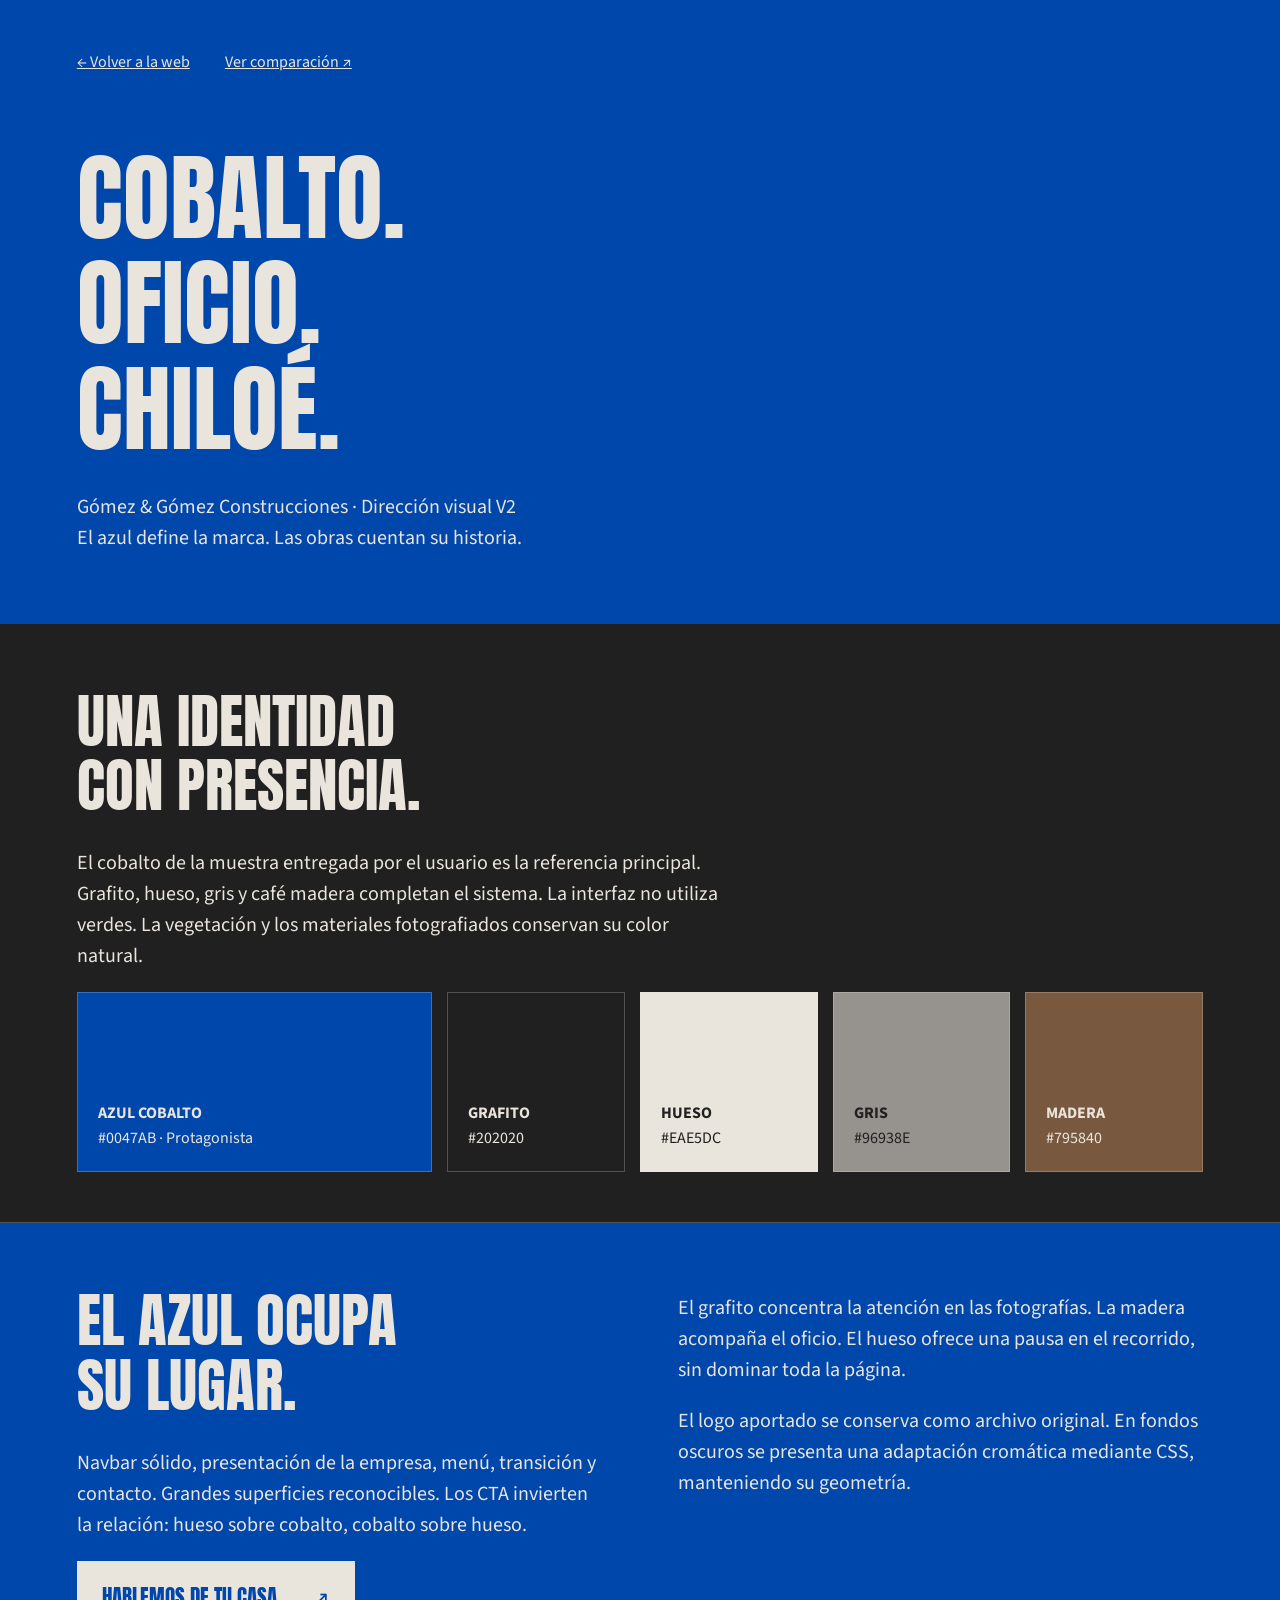
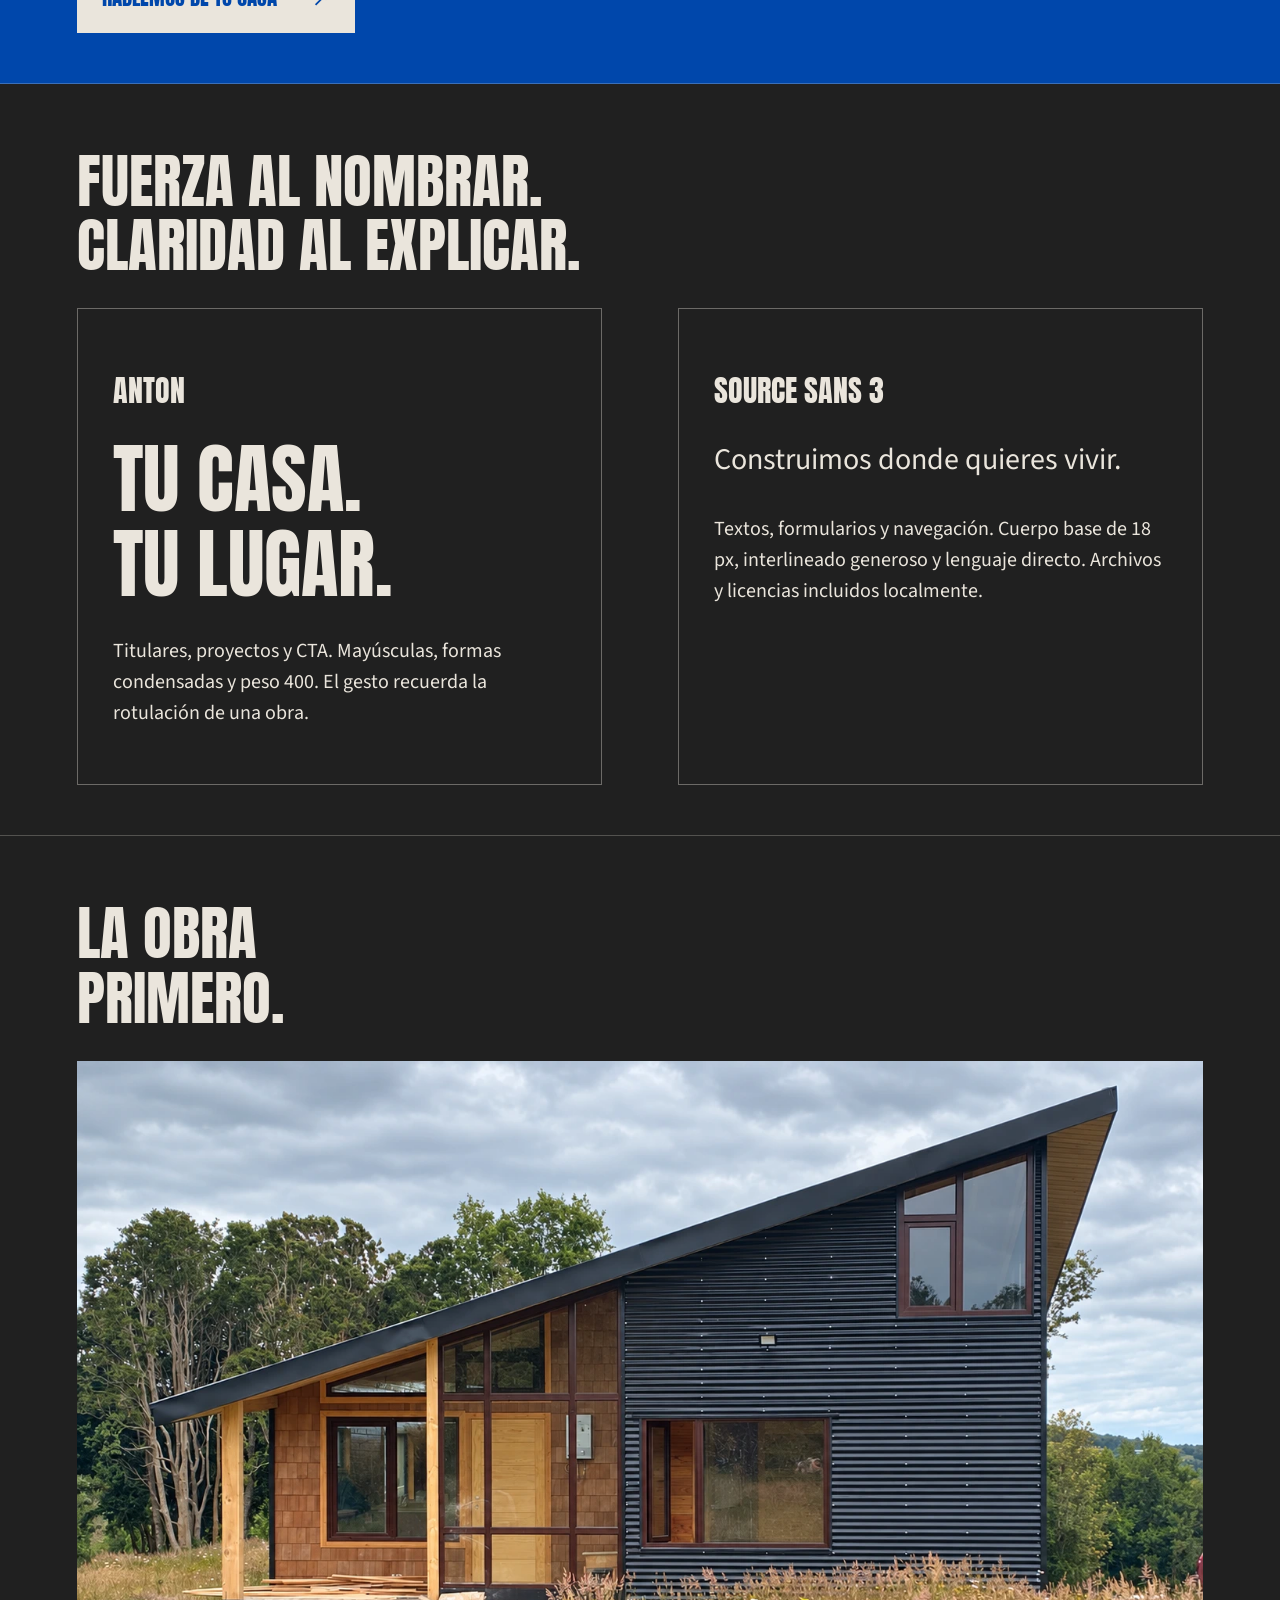
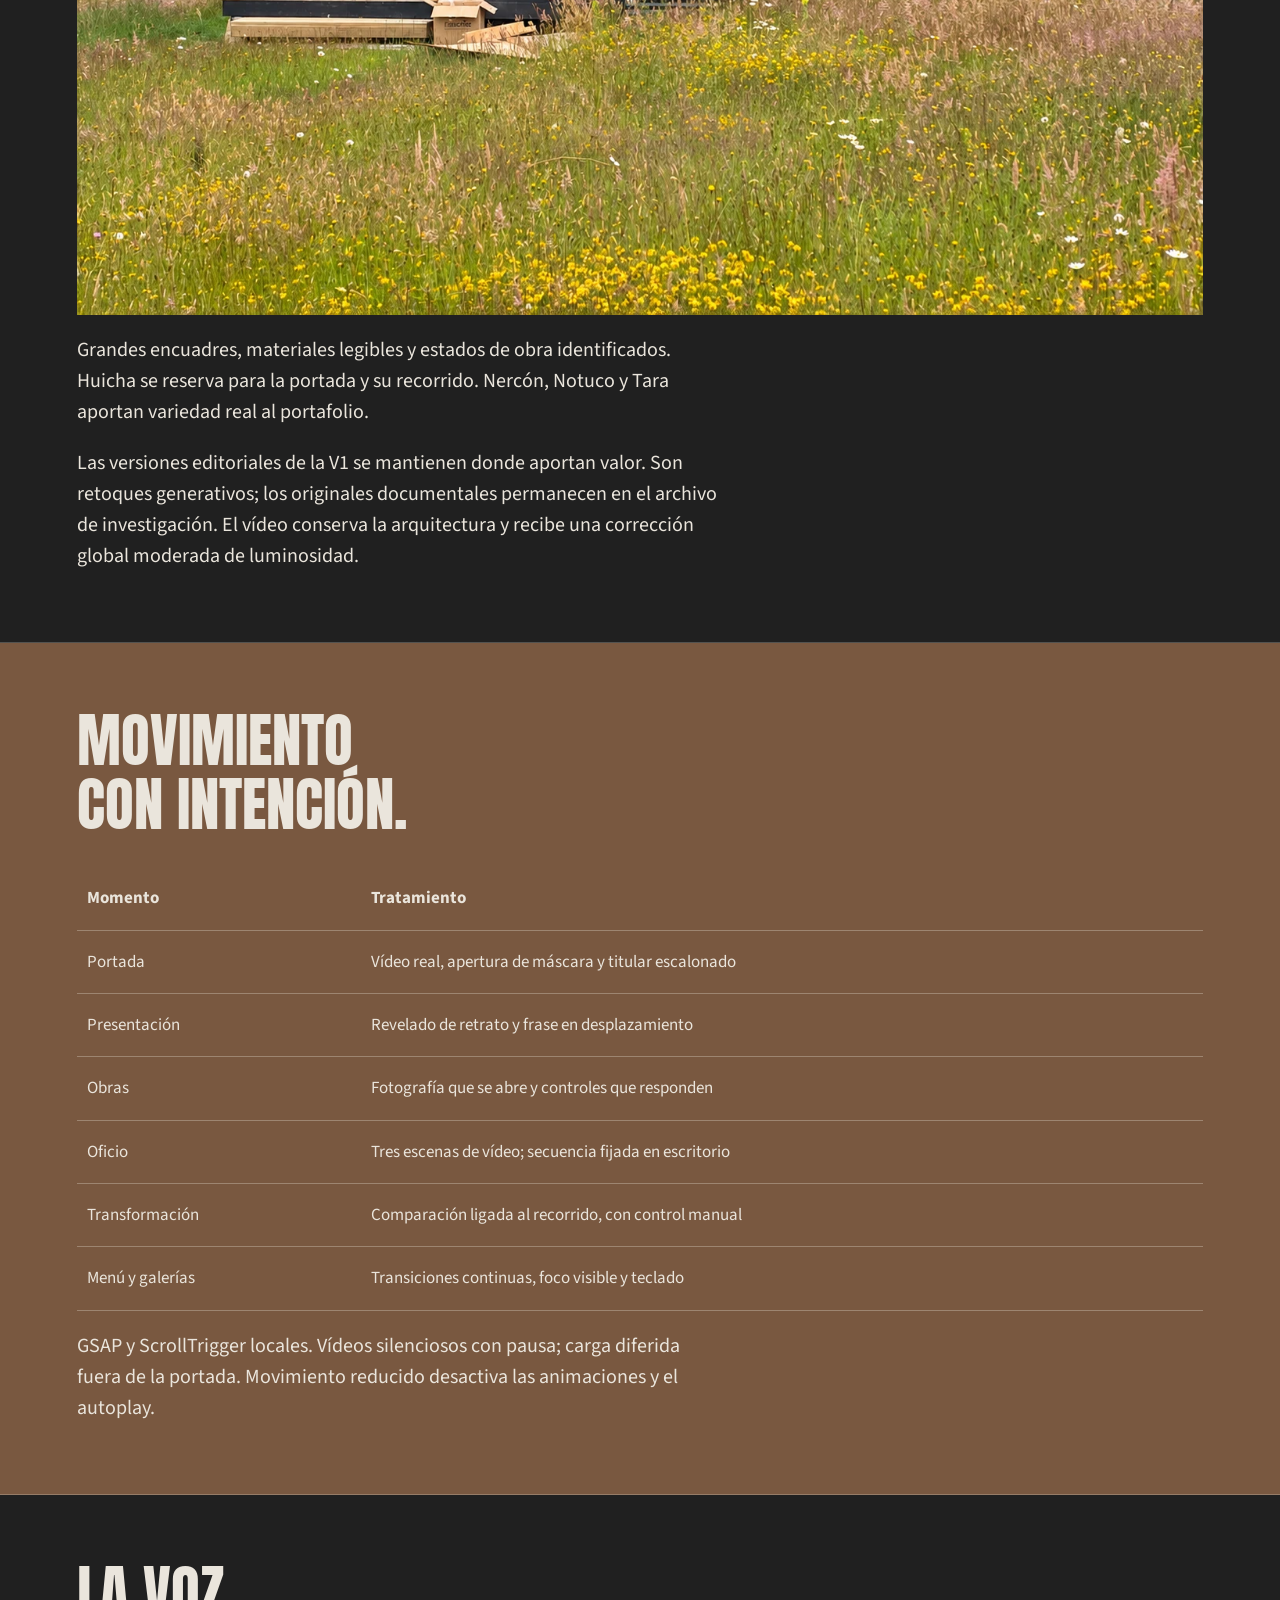
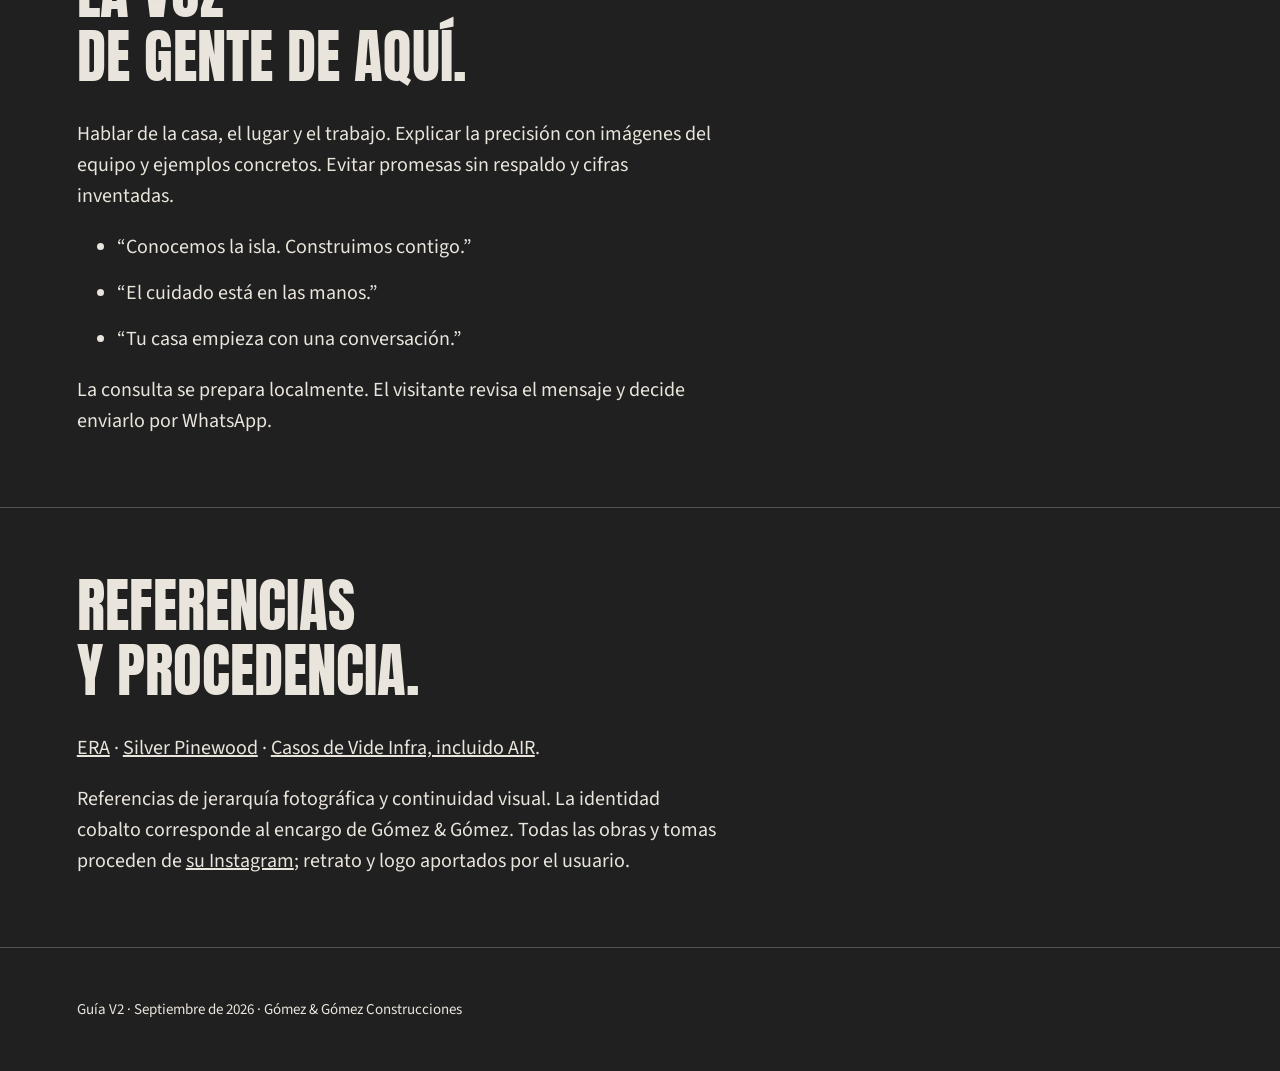
==== guia-marca.html @ 516affd9 "Publicar web Gomez y Gomez V2 cobalto con medios y guia de marca" ====
<!doctype html><html lang="es"><head><meta charset="utf-8"><meta name="viewport" content="width=device-width,initial-scale=1"><title>Guía de marca — Gómez & Gómez V2</title><link rel="stylesheet" href="assets/fonts/fonts.css"><style>*{box-sizing:border-box}body{margin:0;background:#202020;color:#eae5dc;font:20px/1.55 'Source Sans 3',sans-serif}a{color:inherit}header,section,footer{padding:50px 6vw}header{background:#0047ab}nav{display:flex;gap:35px;flex-wrap:wrap;font-size:16px}h1,h2,h3,.display{font-family:Anton,sans-serif;font-weight:400;line-height:1.1}h1{font-size:clamp(60px,8vw,96px);margin:70px 0 30px}h2{font-size:clamp(38px,4.6vw,66px);margin:15px 0 30px}h3{font-size:30px}p{max-width:65ch}section{border-bottom:1px solid #eae5dc40}.grid{display:grid;grid-template-columns:1fr 1fr;gap:6vw}.swatches{display:grid;grid-template-columns:2fr repeat(4,1fr);gap:15px}.swatch{height:180px;padding:20px;display:flex;flex-direction:column;justify-content:flex-end;border:1px solid #eae5dc40;font-size:16px}.blue{background:#0047ab}.bone{background:#eae5dc;color:#202020}.wood{background:#795840}.gray{background:#96938e;color:#202020}.display{font-size:clamp(50px,6vw,85px);margin:30px 0}.photo{width:100%;display:block}.button{display:inline-flex;background:#eae5dc;color:#0047ab;padding:20px 25px;font:21px Anton,sans-serif;text-decoration:none;gap:35px}.spec{padding:35px;border:1px solid #eae5dc60}table{width:100%;border-collapse:collapse;font-size:17px}td,th{padding:18px 10px;border-bottom:1px solid #eae5dc50;text-align:left}li{margin:15px 0}footer{font-size:15px}@media(max-width:700px){.grid{grid-template-columns:1fr}.swatches{grid-template-columns:1fr 1fr}.swatches>div:first-child{grid-column:1/-1}.swatch{height:140px}header,section,footer{padding:35px 22px}.spec{padding:25px}table{font-size:14px}h1{margin-top:50px}}</style></head><body><header><nav><a href="index.html">← Volver a la web</a><a href="comparacion.html">Ver comparación ↗</a></nav><h1>COBALTO.<br>OFICIO.<br>CHILOÉ.</h1><p>Gómez & Gómez Construcciones · Dirección visual V2<br>El azul define la marca. Las obras cuentan su historia.</p></header><section><h2>UNA IDENTIDAD<br>CON PRESENCIA.</h2><p>El cobalto de la muestra entregada por el usuario es la referencia principal. Grafito, hueso, gris y café madera completan el sistema. La interfaz no utiliza verdes. La vegetación y los materiales fotografiados conservan su color natural.</p><div class="swatches"><div class="swatch blue"><strong>AZUL COBALTO</strong><span>#0047AB · Protagonista</span></div><div class="swatch"><strong>GRAFITO</strong><span>#202020</span></div><div class="swatch bone"><strong>HUESO</strong><span>#EAE5DC</span></div><div class="swatch gray"><strong>GRIS</strong><span>#96938E</span></div><div class="swatch wood"><strong>MADERA</strong><span>#795840</span></div></div></section><section class="blue"><div class="grid"><div><h2>EL AZUL OCUPA<br>SU LUGAR.</h2><p>Navbar sólido, presentación de la empresa, menú, transición y contacto. Grandes superficies reconocibles. Los CTA invierten la relación: hueso sobre cobalto, cobalto sobre hueso.</p><a class="button" href="index.html#contacto">HABLEMOS DE TU CASA <span>↗</span></a></div><div><p>El grafito concentra la atención en las fotografías. La madera acompaña el oficio. El hueso ofrece una pausa en el recorrido, sin dominar toda la página.</p><p>El logo aportado se conserva como archivo original. En fondos oscuros se presenta una adaptación cromática mediante CSS, manteniendo su geometría.</p></div></div></section><section><h2>FUERZA AL NOMBRAR.<br>CLARIDAD AL EXPLICAR.</h2><div class="grid"><div class="spec"><h3>ANTON</h3><p class="display">TU CASA.<br>TU LUGAR.</p><p>Titulares, proyectos y CTA. Mayúsculas, formas condensadas y peso 400. El gesto recuerda la rotulación de una obra.</p></div><div class="spec"><h3>SOURCE SANS 3</h3><p style="font-size:30px">Construimos donde quieres vivir.</p><p>Textos, formularios y navegación. Cuerpo base de 18 px, interlineado generoso y lenguaje directo. Archivos y licencias incluidos localmente.</p></div></div></section><section><h2>LA OBRA<br>PRIMERO.</h2><img class="photo" src="assets/nercon.webp" alt="Casa terminada en Nercón"><p>Grandes encuadres, materiales legibles y estados de obra identificados. Huicha se reserva para la portada y su recorrido. Nercón, Notuco y Tara aportan variedad real al portafolio.</p><p>Las versiones editoriales de la V1 se mantienen donde aportan valor. Son retoques generativos; los originales documentales permanecen en el archivo de investigación. El vídeo conserva la arquitectura y recibe una corrección global moderada de luminosidad.</p></section><section class="wood"><h2>MOVIMIENTO<br>CON INTENCIÓN.</h2><table><tr><th>Momento</th><th>Tratamiento</th></tr><tr><td>Portada</td><td>Vídeo real, apertura de máscara y titular escalonado</td></tr><tr><td>Presentación</td><td>Revelado de retrato y frase en desplazamiento</td></tr><tr><td>Obras</td><td>Fotografía que se abre y controles que responden</td></tr><tr><td>Oficio</td><td>Tres escenas de vídeo; secuencia fijada en escritorio</td></tr><tr><td>Transformación</td><td>Comparación ligada al recorrido, con control manual</td></tr><tr><td>Menú y galerías</td><td>Transiciones continuas, foco visible y teclado</td></tr></table><p>GSAP y ScrollTrigger locales. Vídeos silenciosos con pausa; carga diferida fuera de la portada. Movimiento reducido desactiva las animaciones y el autoplay.</p></section><section><h2>LA VOZ<br>DE GENTE DE AQUÍ.</h2><p>Hablar de la casa, el lugar y el trabajo. Explicar la precisión con imágenes del equipo y ejemplos concretos. Evitar promesas sin respaldo y cifras inventadas.</p><ul><li>“Conocemos la isla. Construimos contigo.”</li><li>“El cuidado está en las manos.”</li><li>“Tu casa empieza con una conversación.”</li></ul><p>La consulta se prepara localmente. El visitante revisa el mensaje y decide enviarlo por WhatsApp.</p></section><section><h2>REFERENCIAS<br>Y PROCEDENCIA.</h2><p><a href="https://videinfra.com/work/era">ERA</a> · <a href="https://videinfra.com/work/silver-pinewood-residences">Silver Pinewood</a> · <a href="https://videinfra.com/blog/best-real-estate-websites-examples">Casos de Vide Infra, incluido AIR</a>.</p><p>Referencias de jerarquía fotográfica y continuidad visual. La identidad cobalto corresponde al encargo de Gómez & Gómez. Todas las obras y tomas proceden de <a href="https://www.instagram.com/gomez_y_gomez_construcciones/">su Instagram</a>; retrato y logo aportados por el usuario.</p></section><footer>Guía V2 · Septiembre de 2026 · Gómez & Gómez Construcciones</footer></body></html>
---- assets/fonts/fonts.css ----
@font-face {
  font-family: 'Anton';
  font-style: normal;
  font-weight: 400;
  font-display: swap;
  src: url(font-0.ttf) format('truetype');
}
@font-face {
  font-family: 'Source Sans 3';
  font-style: normal;
  font-weight: 400;
  font-display: swap;
  src: url(font-1.ttf) format('truetype');
}
@font-face {
  font-family: 'Source Sans 3';
  font-style: normal;
  font-weight: 500;
  font-display: swap;
  src: url(font-2.ttf) format('truetype');
}
@font-face {
  font-family: 'Source Sans 3';
  font-style: normal;
  font-weight: 600;
  font-display: swap;
  src: url(font-3.ttf) format('truetype');
}
@font-face {
  font-family: 'Source Sans 3';
  font-style: normal;
  font-weight: 700;
  font-display: swap;
  src: url(font-4.ttf) format('truetype');
}
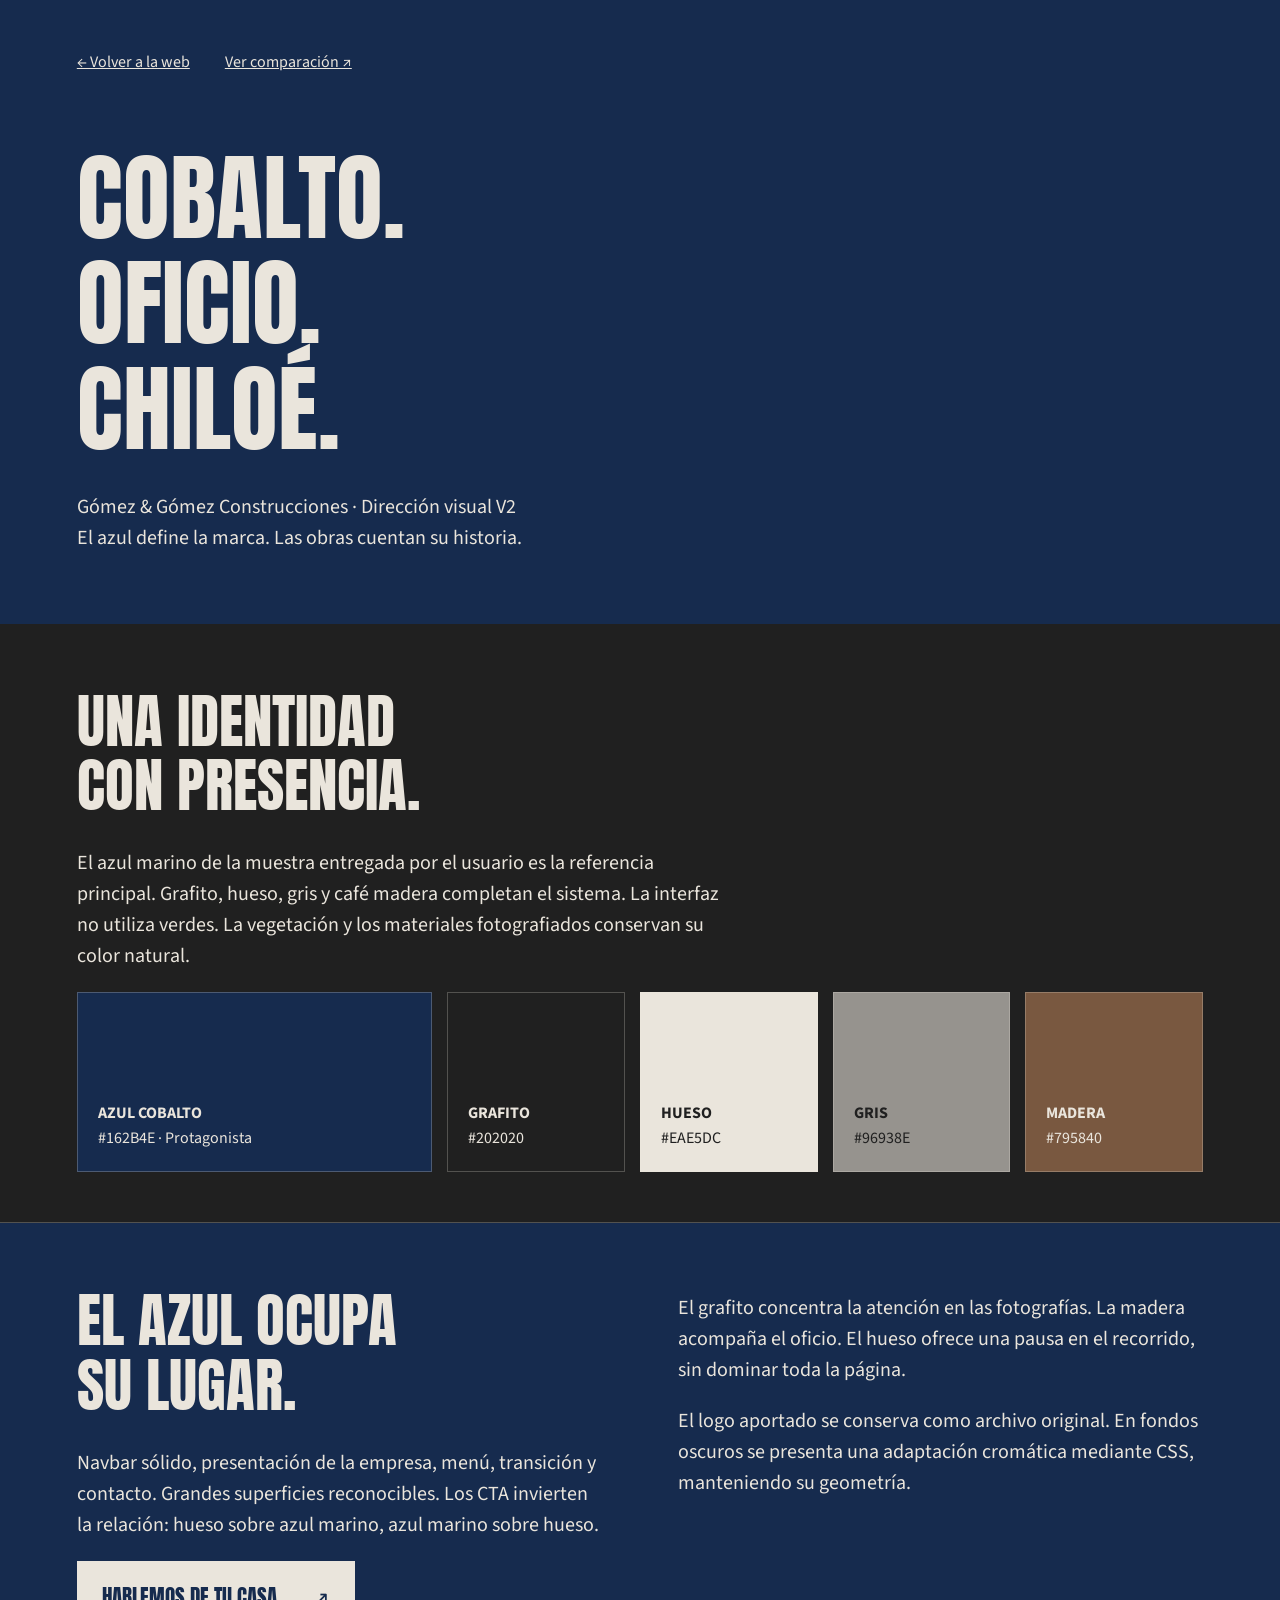
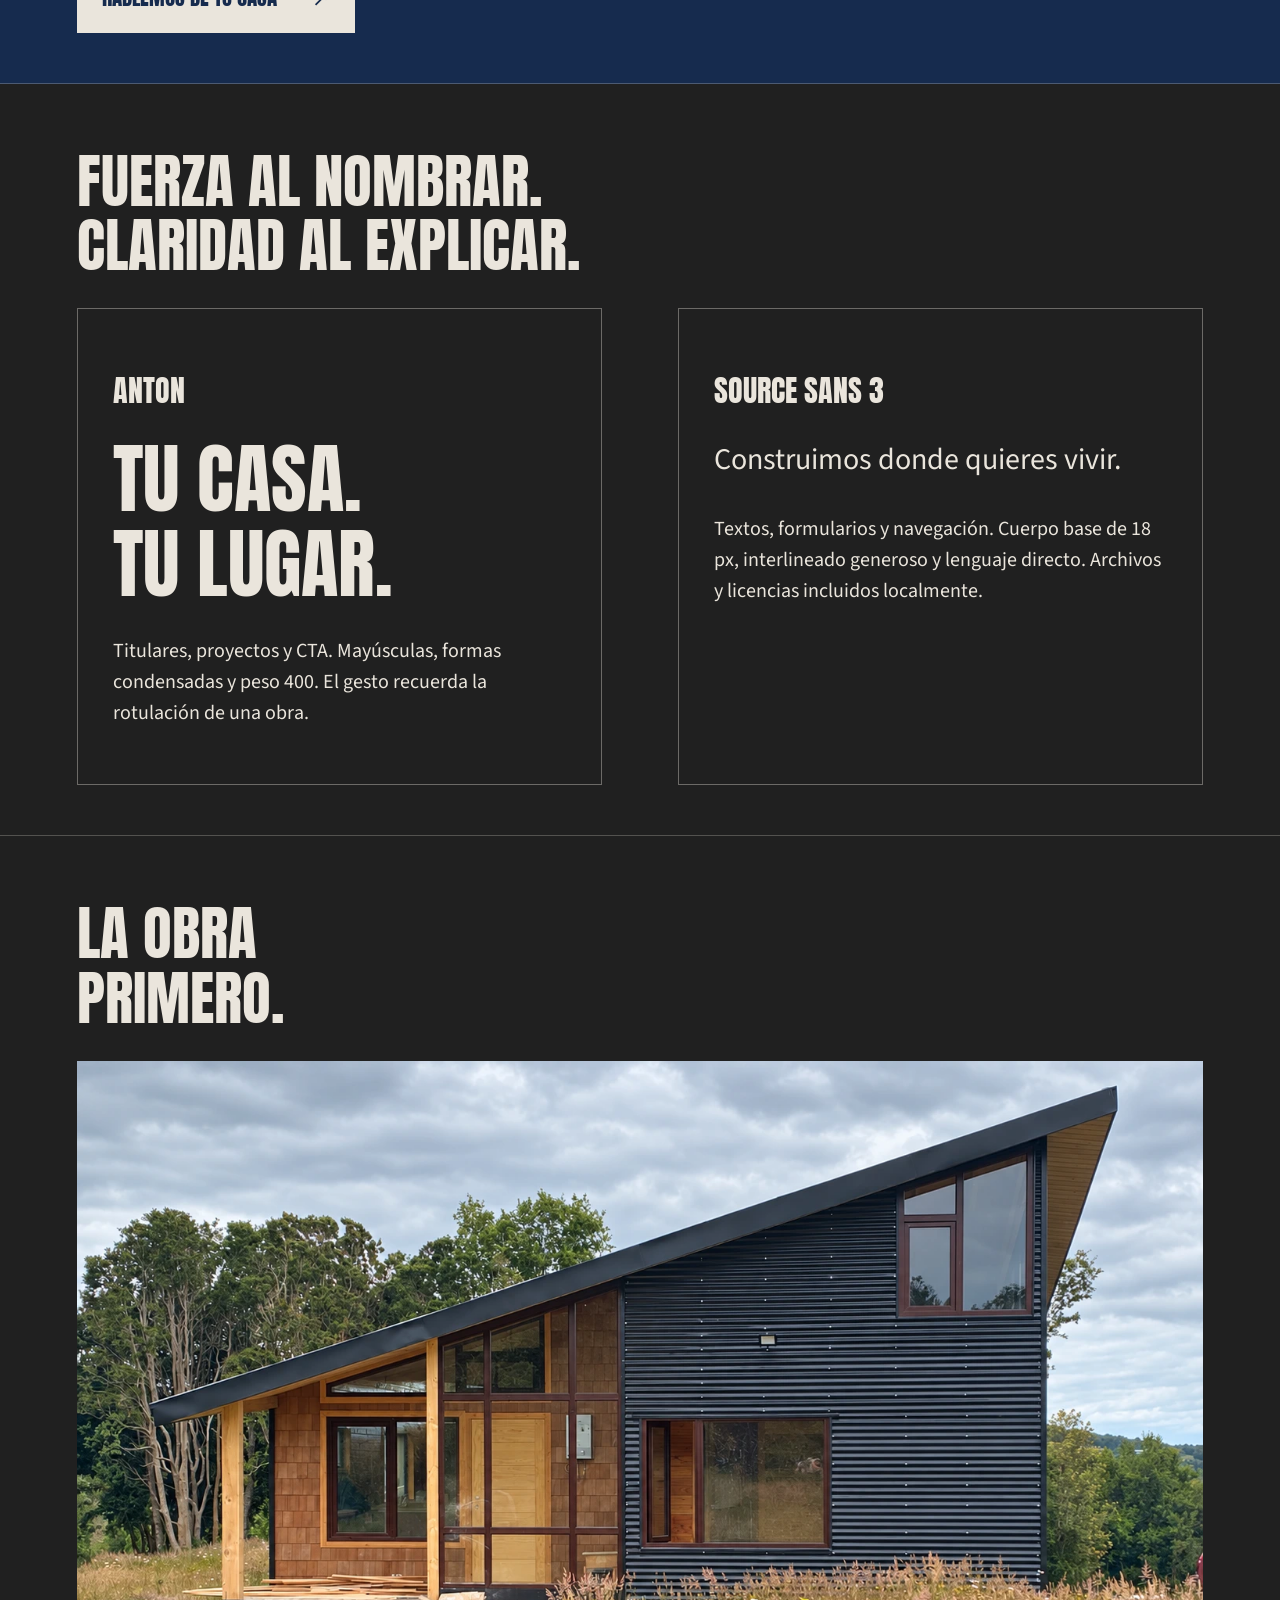
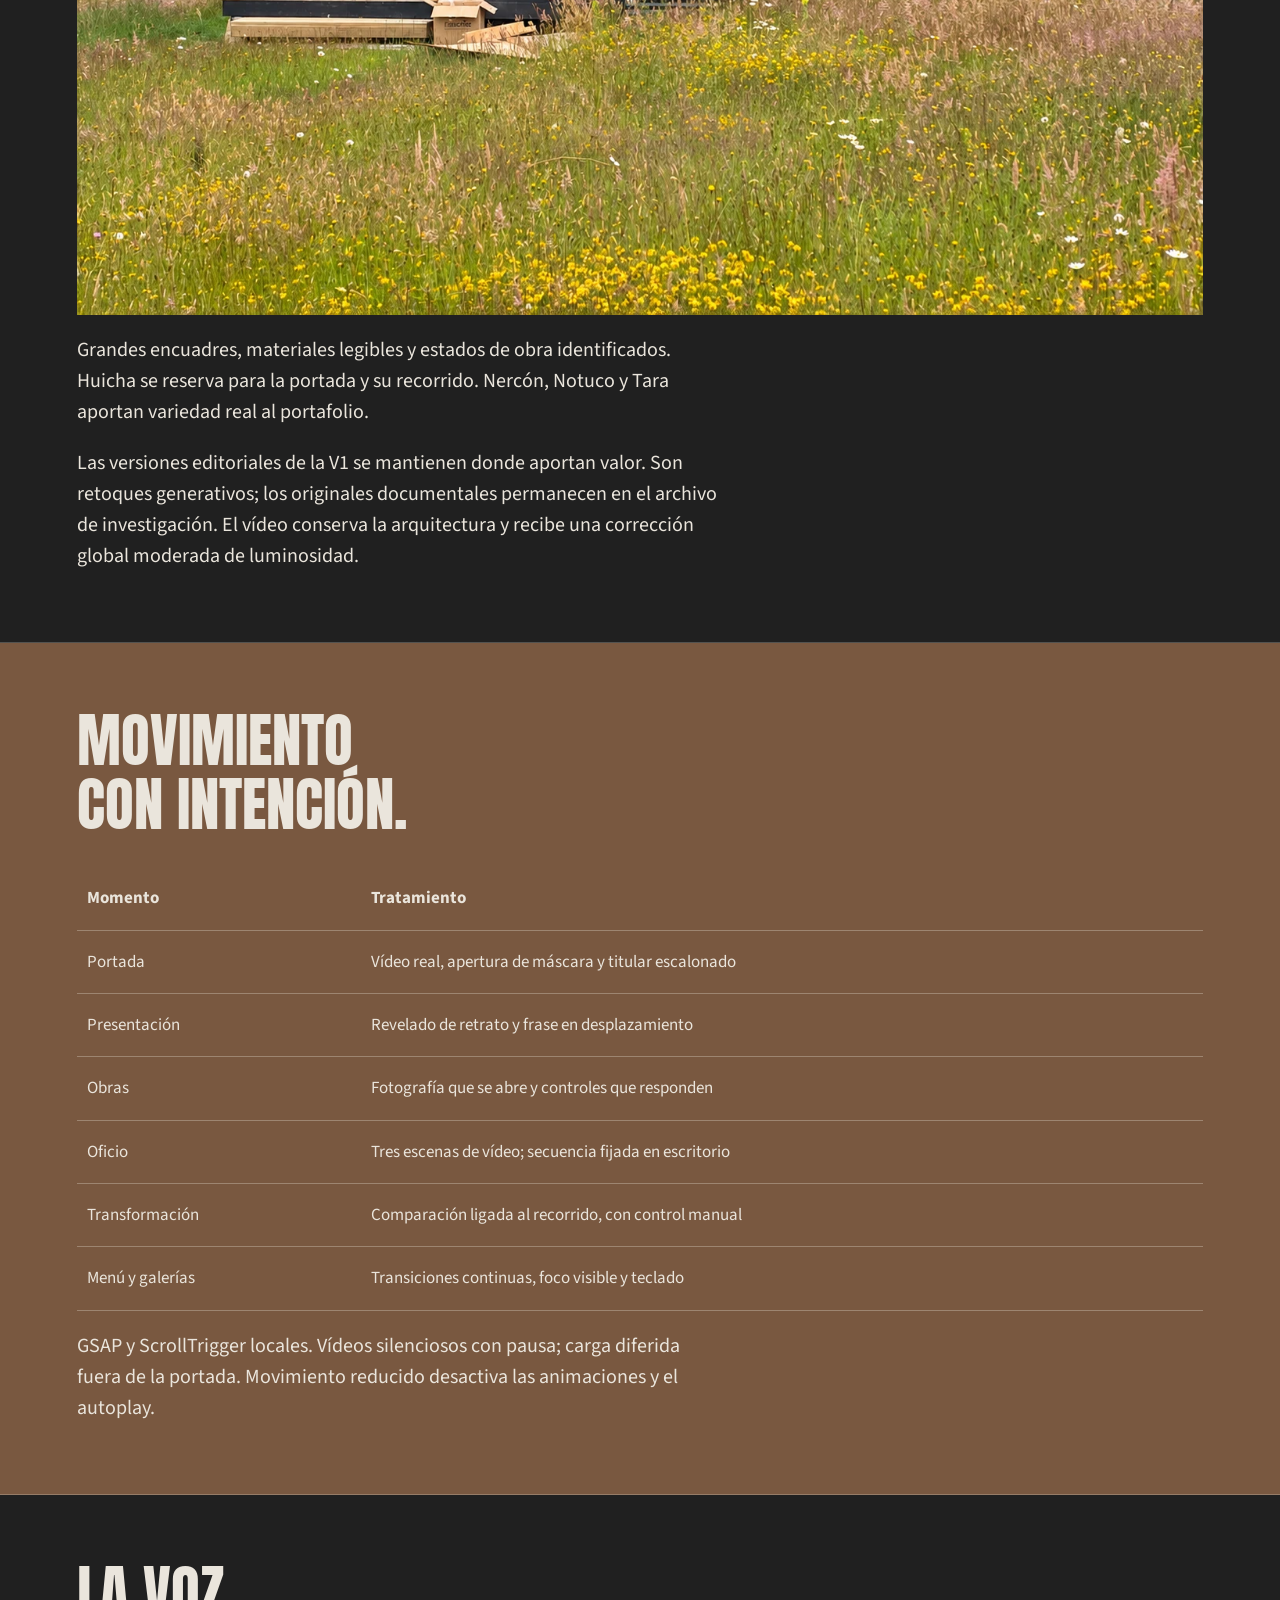
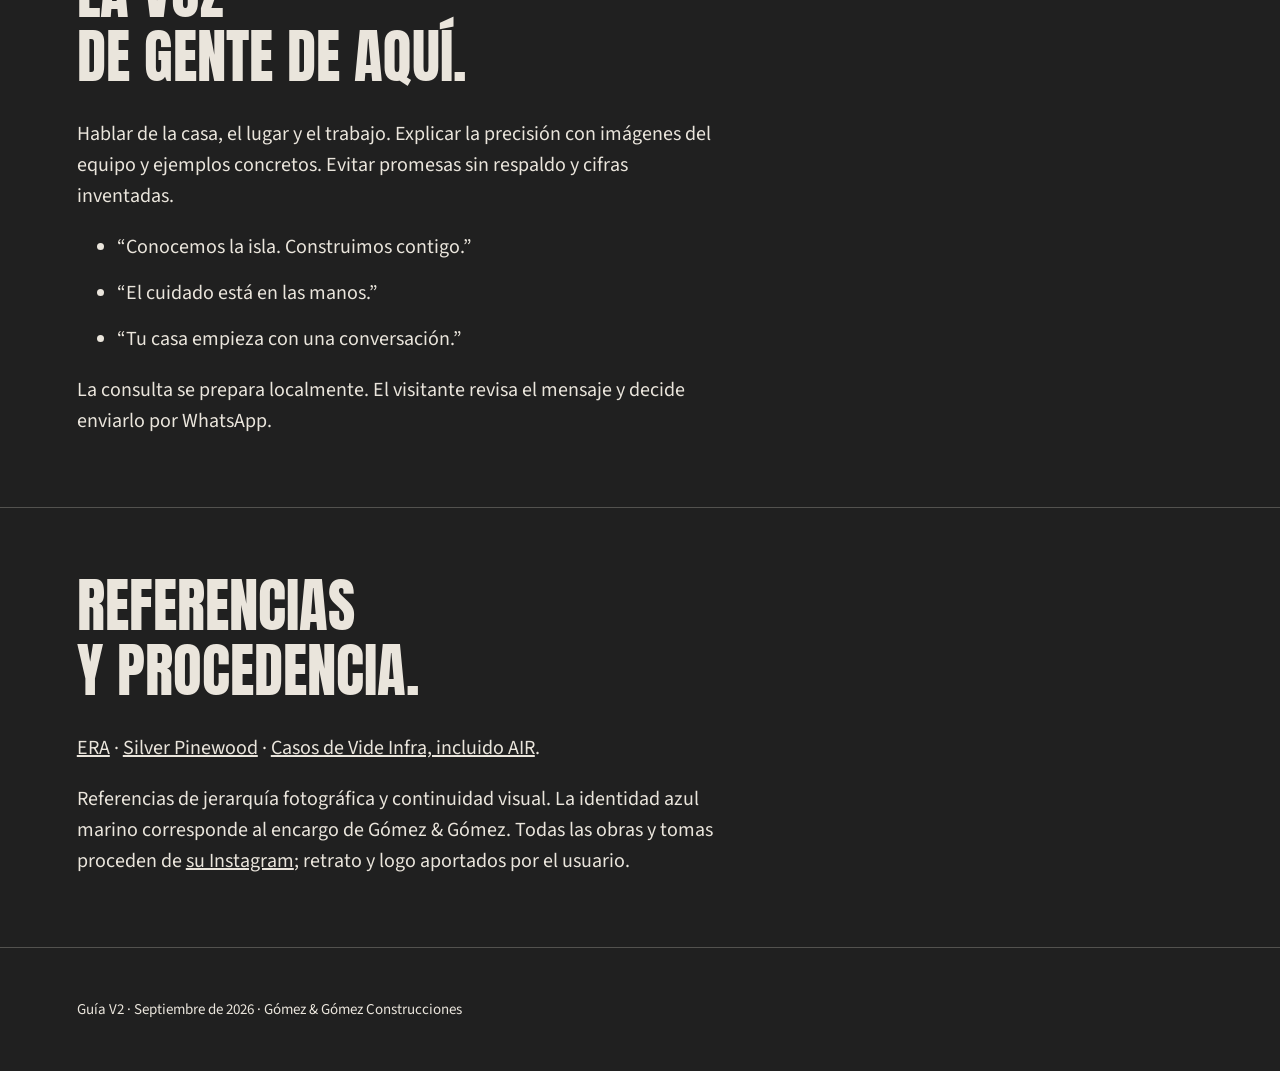
==== commit c409b822: "Use navy #162B4E and make hero video edge-to-edge" ====
--- a/guia-marca.html
+++ b/guia-marca.html
@@ -1 +1 @@
-<!doctype html><html lang="es"><head><meta charset="utf-8"><meta name="viewport" content="width=device-width,initial-scale=1"><title>Guía de marca — Gómez & Gómez V2</title><link rel="stylesheet" href="assets/fonts/fonts.css"><style>*{box-sizing:border-box}body{margin:0;background:#202020;color:#eae5dc;font:20px/1.55 'Source Sans 3',sans-serif}a{color:inherit}header,section,footer{padding:50px 6vw}header{background:#0047ab}nav{display:flex;gap:35px;flex-wrap:wrap;font-size:16px}h1,h2,h3,.display{font-family:Anton,sans-serif;font-weight:400;line-height:1.1}h1{font-size:clamp(60px,8vw,96px);margin:70px 0 30px}h2{font-size:clamp(38px,4.6vw,66px);margin:15px 0 30px}h3{font-size:30px}p{max-width:65ch}section{border-bottom:1px solid #eae5dc40}.grid{display:grid;grid-template-columns:1fr 1fr;gap:6vw}.swatches{display:grid;grid-template-columns:2fr repeat(4,1fr);gap:15px}.swatch{height:180px;padding:20px;display:flex;flex-direction:column;justify-content:flex-end;border:1px solid #eae5dc40;font-size:16px}.blue{background:#0047ab}.bone{background:#eae5dc;color:#202020}.wood{background:#795840}.gray{background:#96938e;color:#202020}.display{font-size:clamp(50px,6vw,85px);margin:30px 0}.photo{width:100%;display:block}.button{display:inline-flex;background:#eae5dc;color:#0047ab;padding:20px 25px;font:21px Anton,sans-serif;text-decoration:none;gap:35px}.spec{padding:35px;border:1px solid #eae5dc60}table{width:100%;border-collapse:collapse;font-size:17px}td,th{padding:18px 10px;border-bottom:1px solid #eae5dc50;text-align:left}li{margin:15px 0}footer{font-size:15px}@media(max-width:700px){.grid{grid-template-columns:1fr}.swatches{grid-template-columns:1fr 1fr}.swatches>div:first-child{grid-column:1/-1}.swatch{height:140px}header,section,footer{padding:35px 22px}.spec{padding:25px}table{font-size:14px}h1{margin-top:50px}}</style></head><body><header><nav><a href="index.html">← Volver a la web</a><a href="comparacion.html">Ver comparación ↗</a></nav><h1>COBALTO.<br>OFICIO.<br>CHILOÉ.</h1><p>Gómez & Gómez Construcciones · Dirección visual V2<br>El azul define la marca. Las obras cuentan su historia.</p></header><section><h2>UNA IDENTIDAD<br>CON PRESENCIA.</h2><p>El cobalto de la muestra entregada por el usuario es la referencia principal. Grafito, hueso, gris y café madera completan el sistema. La interfaz no utiliza verdes. La vegetación y los materiales fotografiados conservan su color natural.</p><div class="swatches"><div class="swatch blue"><strong>AZUL COBALTO</strong><span>#0047AB · Protagonista</span></div><div class="swatch"><strong>GRAFITO</strong><span>#202020</span></div><div class="swatch bone"><strong>HUESO</strong><span>#EAE5DC</span></div><div class="swatch gray"><strong>GRIS</strong><span>#96938E</span></div><div class="swatch wood"><strong>MADERA</strong><span>#795840</span></div></div></section><section class="blue"><div class="grid"><div><h2>EL AZUL OCUPA<br>SU LUGAR.</h2><p>Navbar sólido, presentación de la empresa, menú, transición y contacto. Grandes superficies reconocibles. Los CTA invierten la relación: hueso sobre cobalto, cobalto sobre hueso.</p><a class="button" href="index.html#contacto">HABLEMOS DE TU CASA <span>↗</span></a></div><div><p>El grafito concentra la atención en las fotografías. La madera acompaña el oficio. El hueso ofrece una pausa en el recorrido, sin dominar toda la página.</p><p>El logo aportado se conserva como archivo original. En fondos oscuros se presenta una adaptación cromática mediante CSS, manteniendo su geometría.</p></div></div></section><section><h2>FUERZA AL NOMBRAR.<br>CLARIDAD AL EXPLICAR.</h2><div class="grid"><div class="spec"><h3>ANTON</h3><p class="display">TU CASA.<br>TU LUGAR.</p><p>Titulares, proyectos y CTA. Mayúsculas, formas condensadas y peso 400. El gesto recuerda la rotulación de una obra.</p></div><div class="spec"><h3>SOURCE SANS 3</h3><p style="font-size:30px">Construimos donde quieres vivir.</p><p>Textos, formularios y navegación. Cuerpo base de 18 px, interlineado generoso y lenguaje directo. Archivos y licencias incluidos localmente.</p></div></div></section><section><h2>LA OBRA<br>PRIMERO.</h2><img class="photo" src="assets/nercon.webp" alt="Casa terminada en Nercón"><p>Grandes encuadres, materiales legibles y estados de obra identificados. Huicha se reserva para la portada y su recorrido. Nercón, Notuco y Tara aportan variedad real al portafolio.</p><p>Las versiones editoriales de la V1 se mantienen donde aportan valor. Son retoques generativos; los originales documentales permanecen en el archivo de investigación. El vídeo conserva la arquitectura y recibe una corrección global moderada de luminosidad.</p></section><section class="wood"><h2>MOVIMIENTO<br>CON INTENCIÓN.</h2><table><tr><th>Momento</th><th>Tratamiento</th></tr><tr><td>Portada</td><td>Vídeo real, apertura de máscara y titular escalonado</td></tr><tr><td>Presentación</td><td>Revelado de retrato y frase en desplazamiento</td></tr><tr><td>Obras</td><td>Fotografía que se abre y controles que responden</td></tr><tr><td>Oficio</td><td>Tres escenas de vídeo; secuencia fijada en escritorio</td></tr><tr><td>Transformación</td><td>Comparación ligada al recorrido, con control manual</td></tr><tr><td>Menú y galerías</td><td>Transiciones continuas, foco visible y teclado</td></tr></table><p>GSAP y ScrollTrigger locales. Vídeos silenciosos con pausa; carga diferida fuera de la portada. Movimiento reducido desactiva las animaciones y el autoplay.</p></section><section><h2>LA VOZ<br>DE GENTE DE AQUÍ.</h2><p>Hablar de la casa, el lugar y el trabajo. Explicar la precisión con imágenes del equipo y ejemplos concretos. Evitar promesas sin respaldo y cifras inventadas.</p><ul><li>“Conocemos la isla. Construimos contigo.”</li><li>“El cuidado está en las manos.”</li><li>“Tu casa empieza con una conversación.”</li></ul><p>La consulta se prepara localmente. El visitante revisa el mensaje y decide enviarlo por WhatsApp.</p></section><section><h2>REFERENCIAS<br>Y PROCEDENCIA.</h2><p><a href="https://videinfra.com/work/era">ERA</a> · <a href="https://videinfra.com/work/silver-pinewood-residences">Silver Pinewood</a> · <a href="https://videinfra.com/blog/best-real-estate-websites-examples">Casos de Vide Infra, incluido AIR</a>.</p><p>Referencias de jerarquía fotográfica y continuidad visual. La identidad cobalto corresponde al encargo de Gómez & Gómez. Todas las obras y tomas proceden de <a href="https://www.instagram.com/gomez_y_gomez_construcciones/">su Instagram</a>; retrato y logo aportados por el usuario.</p></section><footer>Guía V2 · Septiembre de 2026 · Gómez & Gómez Construcciones</footer></body></html>
+<!doctype html><html lang="es"><head><meta charset="utf-8"><meta name="viewport" content="width=device-width,initial-scale=1"><title>Guía de marca — Gómez & Gómez V2</title><link rel="stylesheet" href="assets/fonts/fonts.css"><style>*{box-sizing:border-box}body{margin:0;background:#202020;color:#eae5dc;font:20px/1.55 'Source Sans 3',sans-serif}a{color:inherit}header,section,footer{padding:50px 6vw}header{background:#162B4E}nav{display:flex;gap:35px;flex-wrap:wrap;font-size:16px}h1,h2,h3,.display{font-family:Anton,sans-serif;font-weight:400;line-height:1.1}h1{font-size:clamp(60px,8vw,96px);margin:70px 0 30px}h2{font-size:clamp(38px,4.6vw,66px);margin:15px 0 30px}h3{font-size:30px}p{max-width:65ch}section{border-bottom:1px solid #eae5dc40}.grid{display:grid;grid-template-columns:1fr 1fr;gap:6vw}.swatches{display:grid;grid-template-columns:2fr repeat(4,1fr);gap:15px}.swatch{height:180px;padding:20px;display:flex;flex-direction:column;justify-content:flex-end;border:1px solid #eae5dc40;font-size:16px}.blue{background:#162B4E}.bone{background:#eae5dc;color:#202020}.wood{background:#795840}.gray{background:#96938e;color:#202020}.display{font-size:clamp(50px,6vw,85px);margin:30px 0}.photo{width:100%;display:block}.button{display:inline-flex;background:#eae5dc;color:#162B4E;padding:20px 25px;font:21px Anton,sans-serif;text-decoration:none;gap:35px}.spec{padding:35px;border:1px solid #eae5dc60}table{width:100%;border-collapse:collapse;font-size:17px}td,th{padding:18px 10px;border-bottom:1px solid #eae5dc50;text-align:left}li{margin:15px 0}footer{font-size:15px}@media(max-width:700px){.grid{grid-template-columns:1fr}.swatches{grid-template-columns:1fr 1fr}.swatches>div:first-child{grid-column:1/-1}.swatch{height:140px}header,section,footer{padding:35px 22px}.spec{padding:25px}table{font-size:14px}h1{margin-top:50px}}</style></head><body><header><nav><a href="index.html">← Volver a la web</a><a href="comparacion.html">Ver comparación ↗</a></nav><h1>COBALTO.<br>OFICIO.<br>CHILOÉ.</h1><p>Gómez & Gómez Construcciones · Dirección visual V2<br>El azul define la marca. Las obras cuentan su historia.</p></header><section><h2>UNA IDENTIDAD<br>CON PRESENCIA.</h2><p>El azul marino de la muestra entregada por el usuario es la referencia principal. Grafito, hueso, gris y café madera completan el sistema. La interfaz no utiliza verdes. La vegetación y los materiales fotografiados conservan su color natural.</p><div class="swatches"><div class="swatch blue"><strong>AZUL COBALTO</strong><span>#162B4E · Protagonista</span></div><div class="swatch"><strong>GRAFITO</strong><span>#202020</span></div><div class="swatch bone"><strong>HUESO</strong><span>#EAE5DC</span></div><div class="swatch gray"><strong>GRIS</strong><span>#96938E</span></div><div class="swatch wood"><strong>MADERA</strong><span>#795840</span></div></div></section><section class="blue"><div class="grid"><div><h2>EL AZUL OCUPA<br>SU LUGAR.</h2><p>Navbar sólido, presentación de la empresa, menú, transición y contacto. Grandes superficies reconocibles. Los CTA invierten la relación: hueso sobre azul marino, azul marino sobre hueso.</p><a class="button" href="index.html#contacto">HABLEMOS DE TU CASA <span>↗</span></a></div><div><p>El grafito concentra la atención en las fotografías. La madera acompaña el oficio. El hueso ofrece una pausa en el recorrido, sin dominar toda la página.</p><p>El logo aportado se conserva como archivo original. En fondos oscuros se presenta una adaptación cromática mediante CSS, manteniendo su geometría.</p></div></div></section><section><h2>FUERZA AL NOMBRAR.<br>CLARIDAD AL EXPLICAR.</h2><div class="grid"><div class="spec"><h3>ANTON</h3><p class="display">TU CASA.<br>TU LUGAR.</p><p>Titulares, proyectos y CTA. Mayúsculas, formas condensadas y peso 400. El gesto recuerda la rotulación de una obra.</p></div><div class="spec"><h3>SOURCE SANS 3</h3><p style="font-size:30px">Construimos donde quieres vivir.</p><p>Textos, formularios y navegación. Cuerpo base de 18 px, interlineado generoso y lenguaje directo. Archivos y licencias incluidos localmente.</p></div></div></section><section><h2>LA OBRA<br>PRIMERO.</h2><img class="photo" src="assets/nercon.webp" alt="Casa terminada en Nercón"><p>Grandes encuadres, materiales legibles y estados de obra identificados. Huicha se reserva para la portada y su recorrido. Nercón, Notuco y Tara aportan variedad real al portafolio.</p><p>Las versiones editoriales de la V1 se mantienen donde aportan valor. Son retoques generativos; los originales documentales permanecen en el archivo de investigación. El vídeo conserva la arquitectura y recibe una corrección global moderada de luminosidad.</p></section><section class="wood"><h2>MOVIMIENTO<br>CON INTENCIÓN.</h2><table><tr><th>Momento</th><th>Tratamiento</th></tr><tr><td>Portada</td><td>Vídeo real, apertura de máscara y titular escalonado</td></tr><tr><td>Presentación</td><td>Revelado de retrato y frase en desplazamiento</td></tr><tr><td>Obras</td><td>Fotografía que se abre y controles que responden</td></tr><tr><td>Oficio</td><td>Tres escenas de vídeo; secuencia fijada en escritorio</td></tr><tr><td>Transformación</td><td>Comparación ligada al recorrido, con control manual</td></tr><tr><td>Menú y galerías</td><td>Transiciones continuas, foco visible y teclado</td></tr></table><p>GSAP y ScrollTrigger locales. Vídeos silenciosos con pausa; carga diferida fuera de la portada. Movimiento reducido desactiva las animaciones y el autoplay.</p></section><section><h2>LA VOZ<br>DE GENTE DE AQUÍ.</h2><p>Hablar de la casa, el lugar y el trabajo. Explicar la precisión con imágenes del equipo y ejemplos concretos. Evitar promesas sin respaldo y cifras inventadas.</p><ul><li>“Conocemos la isla. Construimos contigo.”</li><li>“El cuidado está en las manos.”</li><li>“Tu casa empieza con una conversación.”</li></ul><p>La consulta se prepara localmente. El visitante revisa el mensaje y decide enviarlo por WhatsApp.</p></section><section><h2>REFERENCIAS<br>Y PROCEDENCIA.</h2><p><a href="https://videinfra.com/work/era">ERA</a> · <a href="https://videinfra.com/work/silver-pinewood-residences">Silver Pinewood</a> · <a href="https://videinfra.com/blog/best-real-estate-websites-examples">Casos de Vide Infra, incluido AIR</a>.</p><p>Referencias de jerarquía fotográfica y continuidad visual. La identidad azul marino corresponde al encargo de Gómez & Gómez. Todas las obras y tomas proceden de <a href="https://www.instagram.com/gomez_y_gomez_construcciones/">su Instagram</a>; retrato y logo aportados por el usuario.</p></section><footer>Guía V2 · Septiembre de 2026 · Gómez & Gómez Construcciones</footer></body></html>
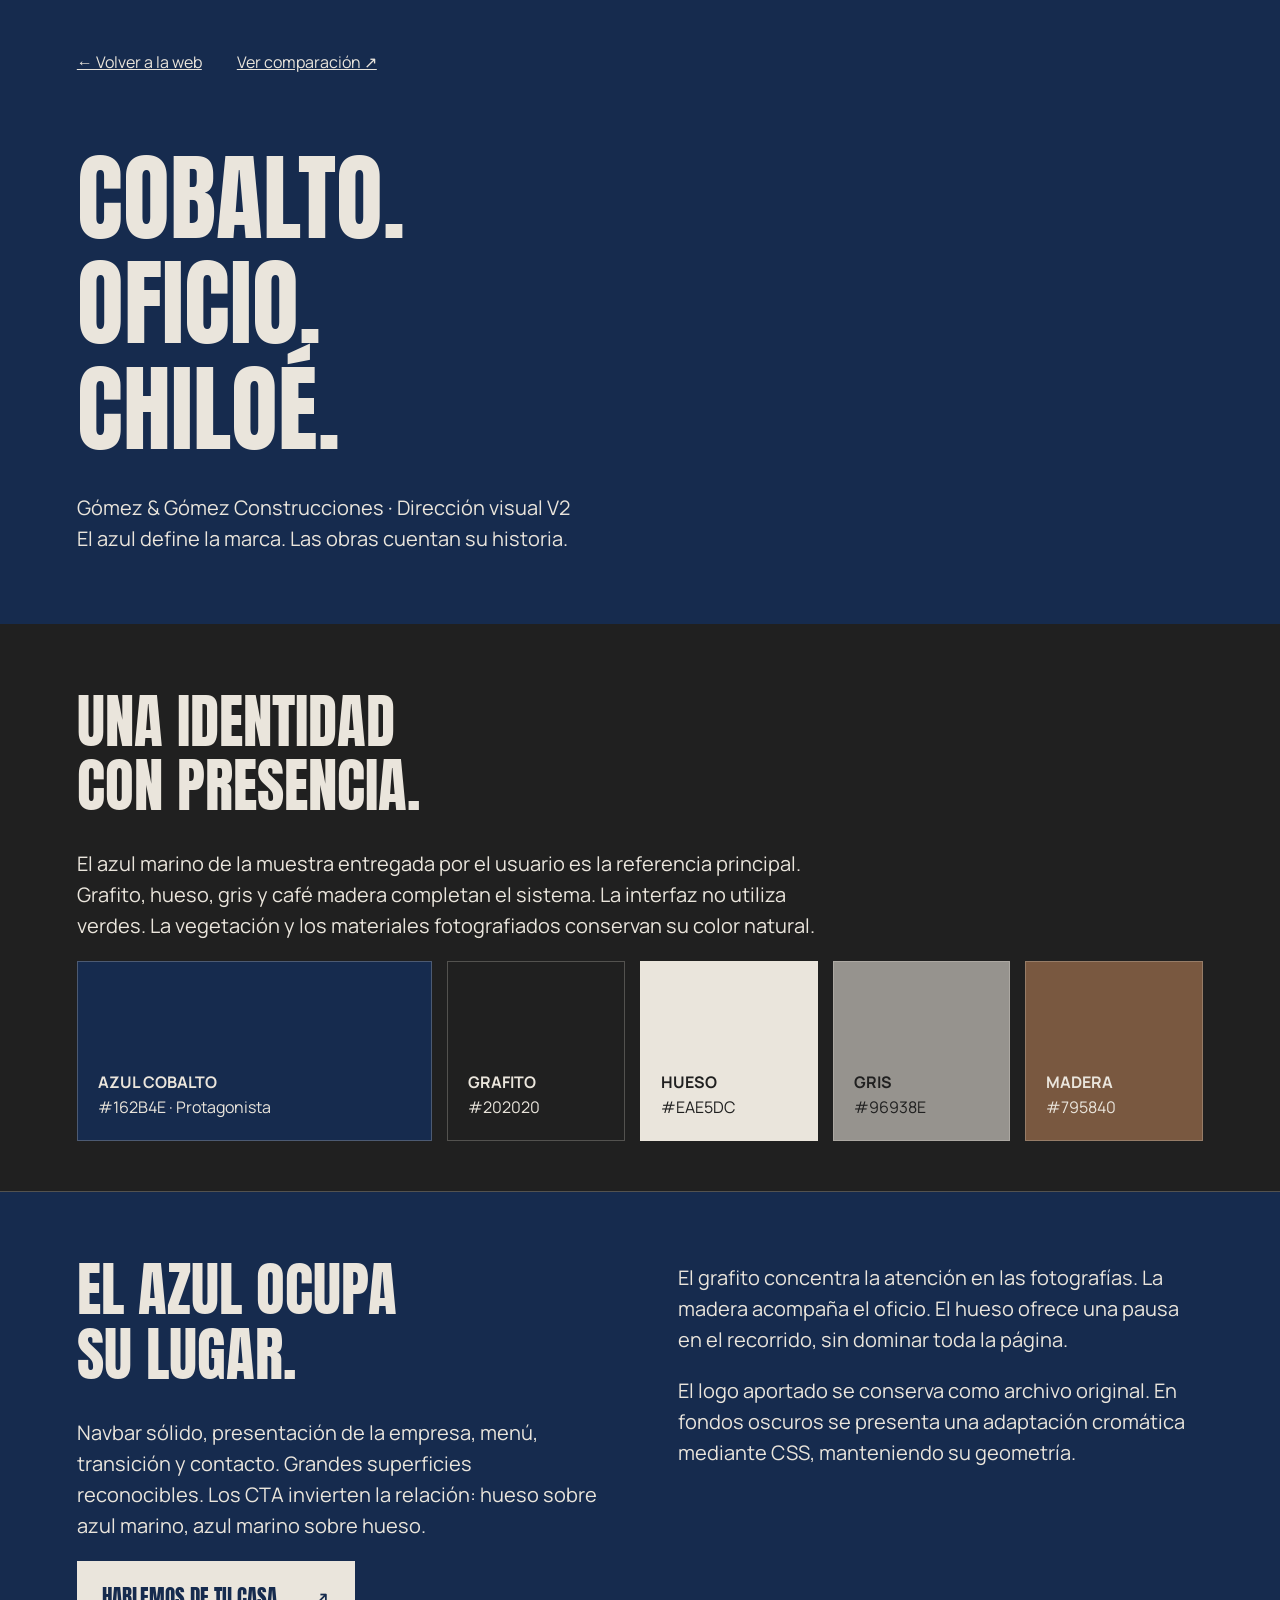
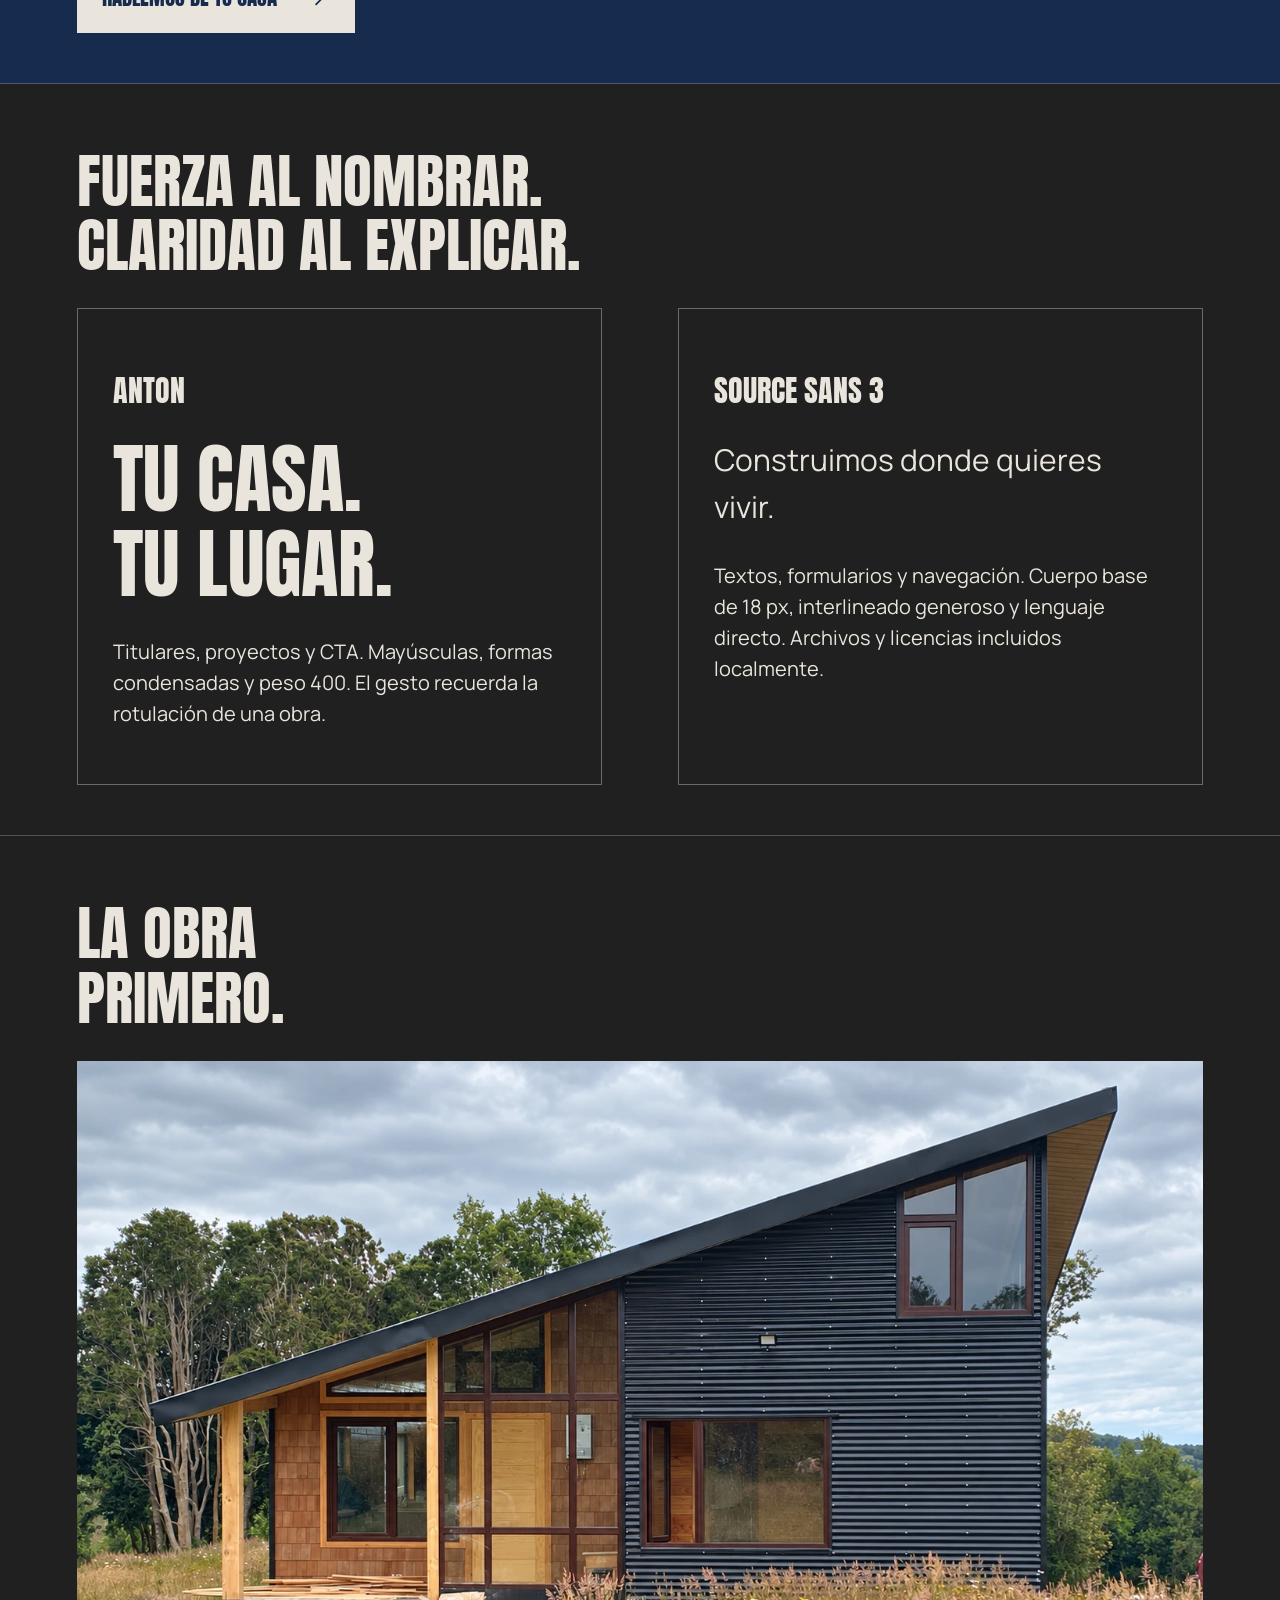
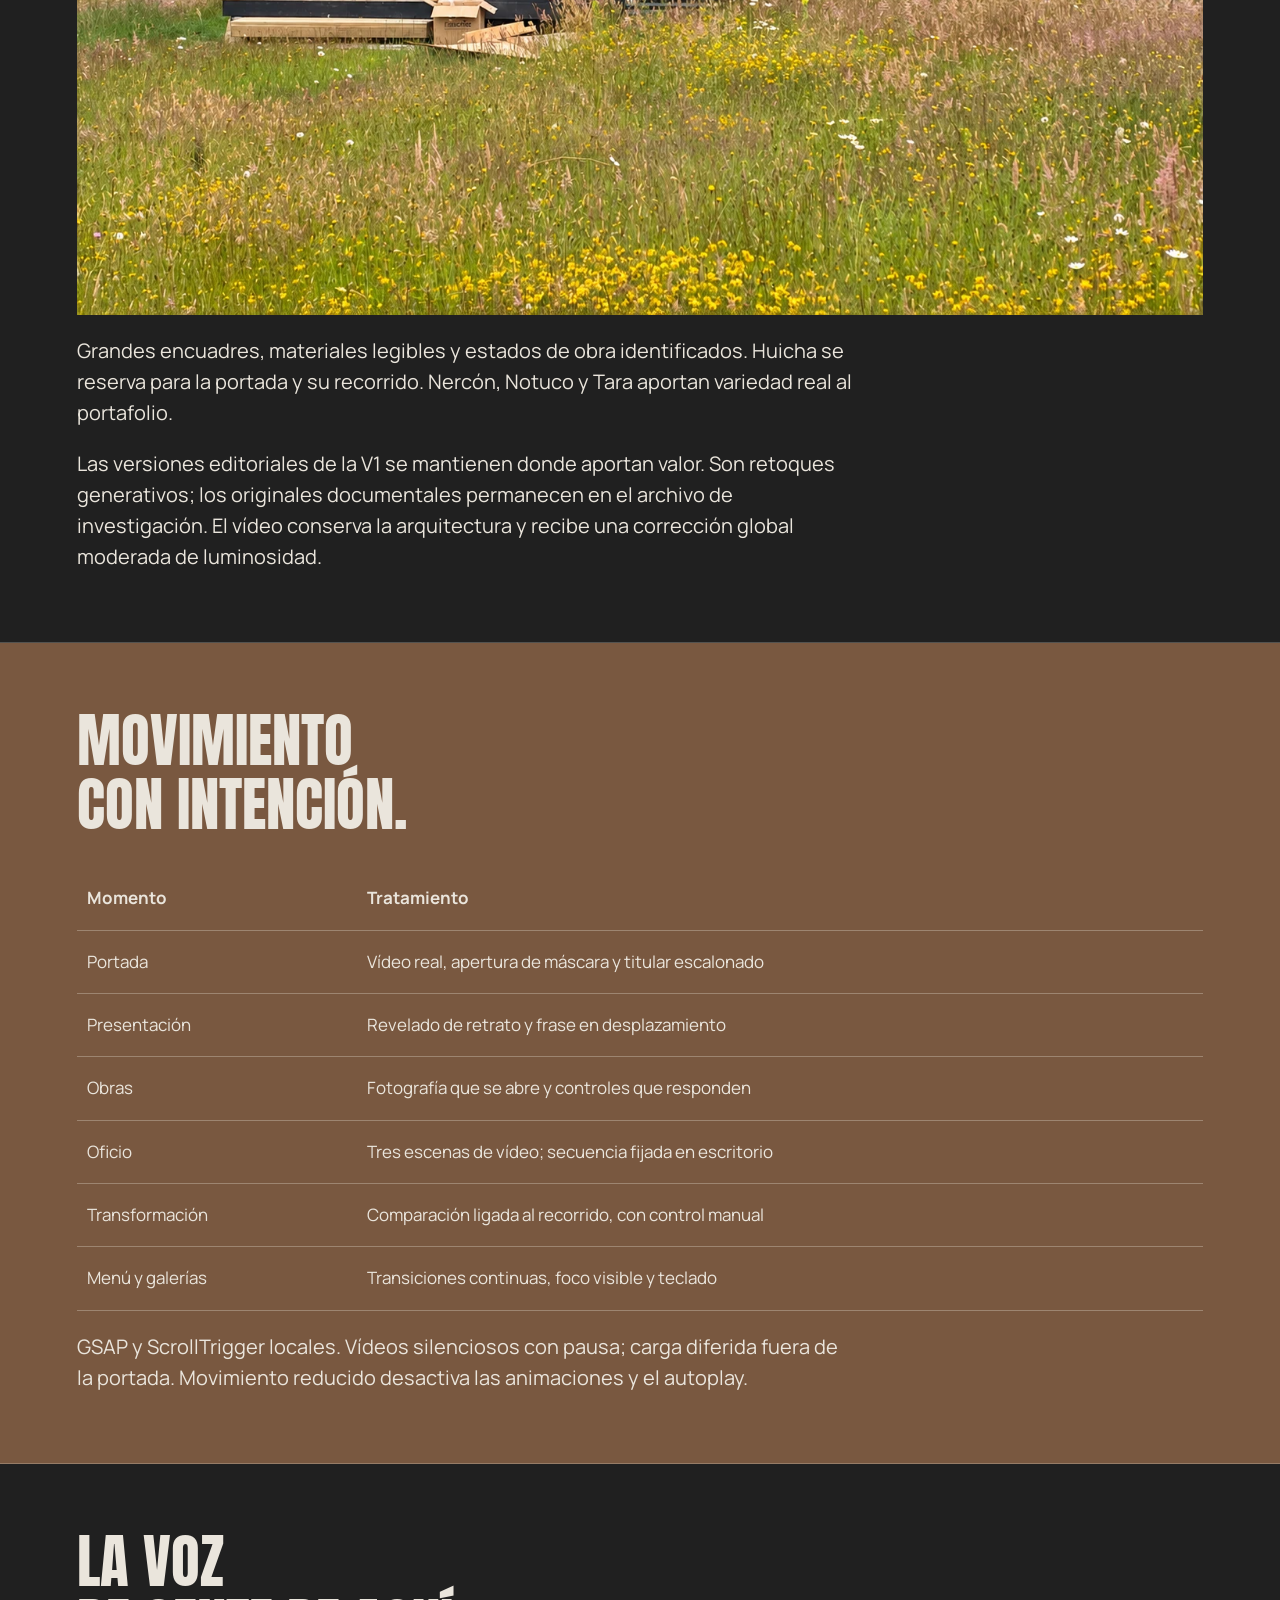
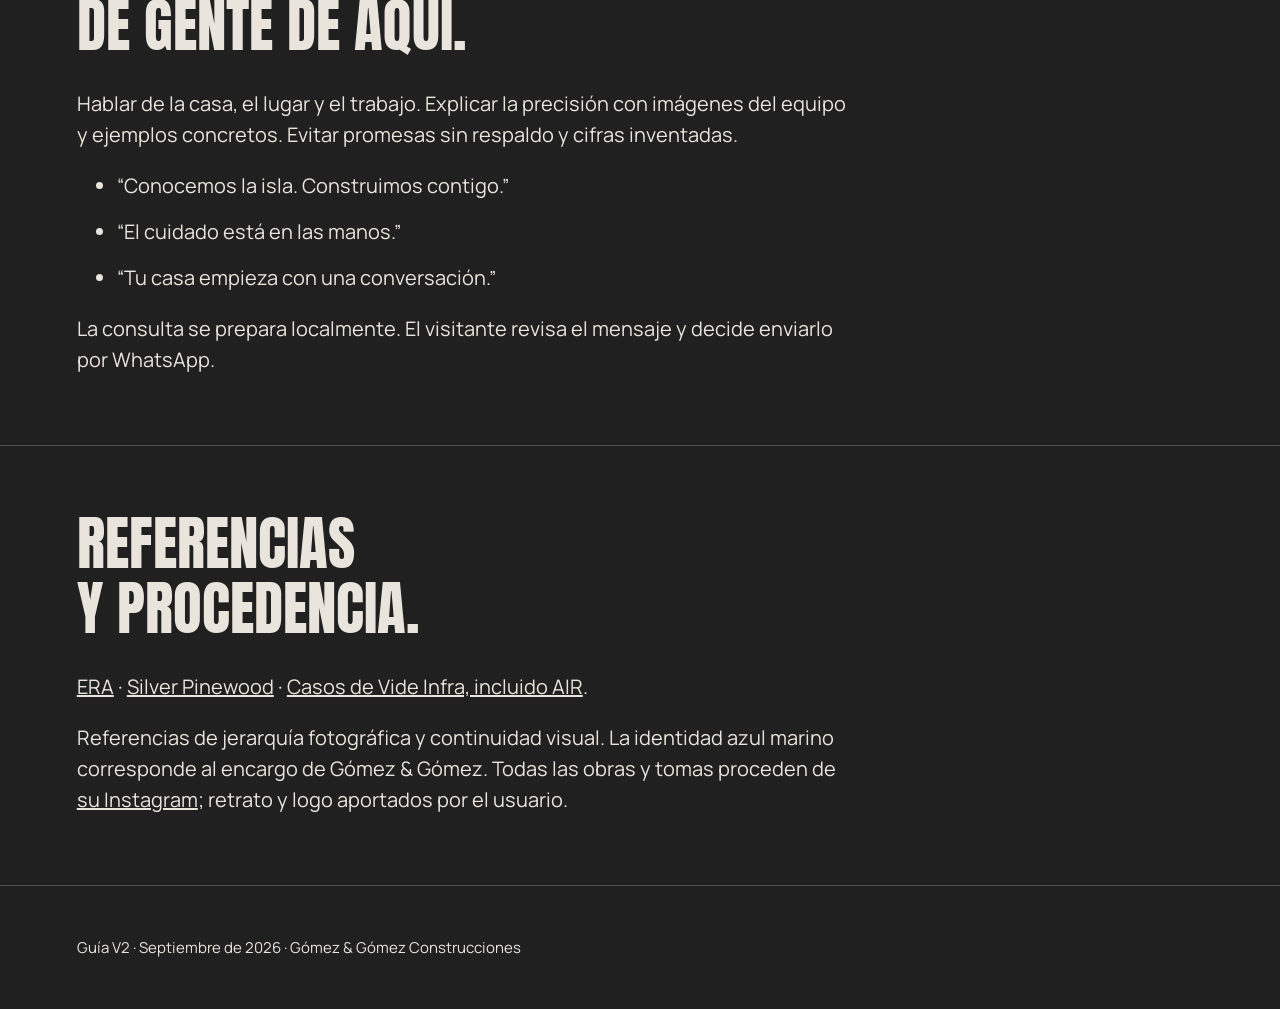
==== commit 472684ea: "Replace Source Sans 3 with locally hosted Manrope and stronger body weights" ====
--- a/guia-marca.html
+++ b/guia-marca.html
@@ -1 +1 @@
-<!doctype html><html lang="es"><head><meta charset="utf-8"><meta name="viewport" content="width=device-width,initial-scale=1"><title>Guía de marca — Gómez & Gómez V2</title><link rel="stylesheet" href="assets/fonts/fonts.css"><style>*{box-sizing:border-box}body{margin:0;background:#202020;color:#eae5dc;font:20px/1.55 'Source Sans 3',sans-serif}a{color:inherit}header,section,footer{padding:50px 6vw}header{background:#162B4E}nav{display:flex;gap:35px;flex-wrap:wrap;font-size:16px}h1,h2,h3,.display{font-family:Anton,sans-serif;font-weight:400;line-height:1.1}h1{font-size:clamp(60px,8vw,96px);margin:70px 0 30px}h2{font-size:clamp(38px,4.6vw,66px);margin:15px 0 30px}h3{font-size:30px}p{max-width:65ch}section{border-bottom:1px solid #eae5dc40}.grid{display:grid;grid-template-columns:1fr 1fr;gap:6vw}.swatches{display:grid;grid-template-columns:2fr repeat(4,1fr);gap:15px}.swatch{height:180px;padding:20px;display:flex;flex-direction:column;justify-content:flex-end;border:1px solid #eae5dc40;font-size:16px}.blue{background:#162B4E}.bone{background:#eae5dc;color:#202020}.wood{background:#795840}.gray{background:#96938e;color:#202020}.display{font-size:clamp(50px,6vw,85px);margin:30px 0}.photo{width:100%;display:block}.button{display:inline-flex;background:#eae5dc;color:#162B4E;padding:20px 25px;font:21px Anton,sans-serif;text-decoration:none;gap:35px}.spec{padding:35px;border:1px solid #eae5dc60}table{width:100%;border-collapse:collapse;font-size:17px}td,th{padding:18px 10px;border-bottom:1px solid #eae5dc50;text-align:left}li{margin:15px 0}footer{font-size:15px}@media(max-width:700px){.grid{grid-template-columns:1fr}.swatches{grid-template-columns:1fr 1fr}.swatches>div:first-child{grid-column:1/-1}.swatch{height:140px}header,section,footer{padding:35px 22px}.spec{padding:25px}table{font-size:14px}h1{margin-top:50px}}</style></head><body><header><nav><a href="index.html">← Volver a la web</a><a href="comparacion.html">Ver comparación ↗</a></nav><h1>COBALTO.<br>OFICIO.<br>CHILOÉ.</h1><p>Gómez & Gómez Construcciones · Dirección visual V2<br>El azul define la marca. Las obras cuentan su historia.</p></header><section><h2>UNA IDENTIDAD<br>CON PRESENCIA.</h2><p>El azul marino de la muestra entregada por el usuario es la referencia principal. Grafito, hueso, gris y café madera completan el sistema. La interfaz no utiliza verdes. La vegetación y los materiales fotografiados conservan su color natural.</p><div class="swatches"><div class="swatch blue"><strong>AZUL COBALTO</strong><span>#162B4E · Protagonista</span></div><div class="swatch"><strong>GRAFITO</strong><span>#202020</span></div><div class="swatch bone"><strong>HUESO</strong><span>#EAE5DC</span></div><div class="swatch gray"><strong>GRIS</strong><span>#96938E</span></div><div class="swatch wood"><strong>MADERA</strong><span>#795840</span></div></div></section><section class="blue"><div class="grid"><div><h2>EL AZUL OCUPA<br>SU LUGAR.</h2><p>Navbar sólido, presentación de la empresa, menú, transición y contacto. Grandes superficies reconocibles. Los CTA invierten la relación: hueso sobre azul marino, azul marino sobre hueso.</p><a class="button" href="index.html#contacto">HABLEMOS DE TU CASA <span>↗</span></a></div><div><p>El grafito concentra la atención en las fotografías. La madera acompaña el oficio. El hueso ofrece una pausa en el recorrido, sin dominar toda la página.</p><p>El logo aportado se conserva como archivo original. En fondos oscuros se presenta una adaptación cromática mediante CSS, manteniendo su geometría.</p></div></div></section><section><h2>FUERZA AL NOMBRAR.<br>CLARIDAD AL EXPLICAR.</h2><div class="grid"><div class="spec"><h3>ANTON</h3><p class="display">TU CASA.<br>TU LUGAR.</p><p>Titulares, proyectos y CTA. Mayúsculas, formas condensadas y peso 400. El gesto recuerda la rotulación de una obra.</p></div><div class="spec"><h3>SOURCE SANS 3</h3><p style="font-size:30px">Construimos donde quieres vivir.</p><p>Textos, formularios y navegación. Cuerpo base de 18 px, interlineado generoso y lenguaje directo. Archivos y licencias incluidos localmente.</p></div></div></section><section><h2>LA OBRA<br>PRIMERO.</h2><img class="photo" src="assets/nercon.webp" alt="Casa terminada en Nercón"><p>Grandes encuadres, materiales legibles y estados de obra identificados. Huicha se reserva para la portada y su recorrido. Nercón, Notuco y Tara aportan variedad real al portafolio.</p><p>Las versiones editoriales de la V1 se mantienen donde aportan valor. Son retoques generativos; los originales documentales permanecen en el archivo de investigación. El vídeo conserva la arquitectura y recibe una corrección global moderada de luminosidad.</p></section><section class="wood"><h2>MOVIMIENTO<br>CON INTENCIÓN.</h2><table><tr><th>Momento</th><th>Tratamiento</th></tr><tr><td>Portada</td><td>Vídeo real, apertura de máscara y titular escalonado</td></tr><tr><td>Presentación</td><td>Revelado de retrato y frase en desplazamiento</td></tr><tr><td>Obras</td><td>Fotografía que se abre y controles que responden</td></tr><tr><td>Oficio</td><td>Tres escenas de vídeo; secuencia fijada en escritorio</td></tr><tr><td>Transformación</td><td>Comparación ligada al recorrido, con control manual</td></tr><tr><td>Menú y galerías</td><td>Transiciones continuas, foco visible y teclado</td></tr></table><p>GSAP y ScrollTrigger locales. Vídeos silenciosos con pausa; carga diferida fuera de la portada. Movimiento reducido desactiva las animaciones y el autoplay.</p></section><section><h2>LA VOZ<br>DE GENTE DE AQUÍ.</h2><p>Hablar de la casa, el lugar y el trabajo. Explicar la precisión con imágenes del equipo y ejemplos concretos. Evitar promesas sin respaldo y cifras inventadas.</p><ul><li>“Conocemos la isla. Construimos contigo.”</li><li>“El cuidado está en las manos.”</li><li>“Tu casa empieza con una conversación.”</li></ul><p>La consulta se prepara localmente. El visitante revisa el mensaje y decide enviarlo por WhatsApp.</p></section><section><h2>REFERENCIAS<br>Y PROCEDENCIA.</h2><p><a href="https://videinfra.com/work/era">ERA</a> · <a href="https://videinfra.com/work/silver-pinewood-residences">Silver Pinewood</a> · <a href="https://videinfra.com/blog/best-real-estate-websites-examples">Casos de Vide Infra, incluido AIR</a>.</p><p>Referencias de jerarquía fotográfica y continuidad visual. La identidad azul marino corresponde al encargo de Gómez & Gómez. Todas las obras y tomas proceden de <a href="https://www.instagram.com/gomez_y_gomez_construcciones/">su Instagram</a>; retrato y logo aportados por el usuario.</p></section><footer>Guía V2 · Septiembre de 2026 · Gómez & Gómez Construcciones</footer></body></html>
+<!doctype html><html lang="es"><head><meta charset="utf-8"><meta name="viewport" content="width=device-width,initial-scale=1"><title>Guía de marca — Gómez & Gómez V2</title><link rel="stylesheet" href="assets/fonts/fonts.css"><style>*{box-sizing:border-box}body{margin:0;background:#202020;color:#eae5dc;font:20px/1.55 'Manrope',sans-serif}a{color:inherit}header,section,footer{padding:50px 6vw}header{background:#162B4E}nav{display:flex;gap:35px;flex-wrap:wrap;font-size:16px}h1,h2,h3,.display{font-family:Anton,sans-serif;font-weight:400;line-height:1.1}h1{font-size:clamp(60px,8vw,96px);margin:70px 0 30px}h2{font-size:clamp(38px,4.6vw,66px);margin:15px 0 30px}h3{font-size:30px}p{max-width:65ch}section{border-bottom:1px solid #eae5dc40}.grid{display:grid;grid-template-columns:1fr 1fr;gap:6vw}.swatches{display:grid;grid-template-columns:2fr repeat(4,1fr);gap:15px}.swatch{height:180px;padding:20px;display:flex;flex-direction:column;justify-content:flex-end;border:1px solid #eae5dc40;font-size:16px}.blue{background:#162B4E}.bone{background:#eae5dc;color:#202020}.wood{background:#795840}.gray{background:#96938e;color:#202020}.display{font-size:clamp(50px,6vw,85px);margin:30px 0}.photo{width:100%;display:block}.button{display:inline-flex;background:#eae5dc;color:#162B4E;padding:20px 25px;font:21px Anton,sans-serif;text-decoration:none;gap:35px}.spec{padding:35px;border:1px solid #eae5dc60}table{width:100%;border-collapse:collapse;font-size:17px}td,th{padding:18px 10px;border-bottom:1px solid #eae5dc50;text-align:left}li{margin:15px 0}footer{font-size:15px}@media(max-width:700px){.grid{grid-template-columns:1fr}.swatches{grid-template-columns:1fr 1fr}.swatches>div:first-child{grid-column:1/-1}.swatch{height:140px}header,section,footer{padding:35px 22px}.spec{padding:25px}table{font-size:14px}h1{margin-top:50px}}</style></head><body><header><nav><a href="index.html">← Volver a la web</a><a href="comparacion.html">Ver comparación ↗</a></nav><h1>COBALTO.<br>OFICIO.<br>CHILOÉ.</h1><p>Gómez & Gómez Construcciones · Dirección visual V2<br>El azul define la marca. Las obras cuentan su historia.</p></header><section><h2>UNA IDENTIDAD<br>CON PRESENCIA.</h2><p>El azul marino de la muestra entregada por el usuario es la referencia principal. Grafito, hueso, gris y café madera completan el sistema. La interfaz no utiliza verdes. La vegetación y los materiales fotografiados conservan su color natural.</p><div class="swatches"><div class="swatch blue"><strong>AZUL COBALTO</strong><span>#162B4E · Protagonista</span></div><div class="swatch"><strong>GRAFITO</strong><span>#202020</span></div><div class="swatch bone"><strong>HUESO</strong><span>#EAE5DC</span></div><div class="swatch gray"><strong>GRIS</strong><span>#96938E</span></div><div class="swatch wood"><strong>MADERA</strong><span>#795840</span></div></div></section><section class="blue"><div class="grid"><div><h2>EL AZUL OCUPA<br>SU LUGAR.</h2><p>Navbar sólido, presentación de la empresa, menú, transición y contacto. Grandes superficies reconocibles. Los CTA invierten la relación: hueso sobre azul marino, azul marino sobre hueso.</p><a class="button" href="index.html#contacto">HABLEMOS DE TU CASA <span>↗</span></a></div><div><p>El grafito concentra la atención en las fotografías. La madera acompaña el oficio. El hueso ofrece una pausa en el recorrido, sin dominar toda la página.</p><p>El logo aportado se conserva como archivo original. En fondos oscuros se presenta una adaptación cromática mediante CSS, manteniendo su geometría.</p></div></div></section><section><h2>FUERZA AL NOMBRAR.<br>CLARIDAD AL EXPLICAR.</h2><div class="grid"><div class="spec"><h3>ANTON</h3><p class="display">TU CASA.<br>TU LUGAR.</p><p>Titulares, proyectos y CTA. Mayúsculas, formas condensadas y peso 400. El gesto recuerda la rotulación de una obra.</p></div><div class="spec"><h3>SOURCE SANS 3</h3><p style="font-size:30px">Construimos donde quieres vivir.</p><p>Textos, formularios y navegación. Cuerpo base de 18 px, interlineado generoso y lenguaje directo. Archivos y licencias incluidos localmente.</p></div></div></section><section><h2>LA OBRA<br>PRIMERO.</h2><img class="photo" src="assets/nercon.webp" alt="Casa terminada en Nercón"><p>Grandes encuadres, materiales legibles y estados de obra identificados. Huicha se reserva para la portada y su recorrido. Nercón, Notuco y Tara aportan variedad real al portafolio.</p><p>Las versiones editoriales de la V1 se mantienen donde aportan valor. Son retoques generativos; los originales documentales permanecen en el archivo de investigación. El vídeo conserva la arquitectura y recibe una corrección global moderada de luminosidad.</p></section><section class="wood"><h2>MOVIMIENTO<br>CON INTENCIÓN.</h2><table><tr><th>Momento</th><th>Tratamiento</th></tr><tr><td>Portada</td><td>Vídeo real, apertura de máscara y titular escalonado</td></tr><tr><td>Presentación</td><td>Revelado de retrato y frase en desplazamiento</td></tr><tr><td>Obras</td><td>Fotografía que se abre y controles que responden</td></tr><tr><td>Oficio</td><td>Tres escenas de vídeo; secuencia fijada en escritorio</td></tr><tr><td>Transformación</td><td>Comparación ligada al recorrido, con control manual</td></tr><tr><td>Menú y galerías</td><td>Transiciones continuas, foco visible y teclado</td></tr></table><p>GSAP y ScrollTrigger locales. Vídeos silenciosos con pausa; carga diferida fuera de la portada. Movimiento reducido desactiva las animaciones y el autoplay.</p></section><section><h2>LA VOZ<br>DE GENTE DE AQUÍ.</h2><p>Hablar de la casa, el lugar y el trabajo. Explicar la precisión con imágenes del equipo y ejemplos concretos. Evitar promesas sin respaldo y cifras inventadas.</p><ul><li>“Conocemos la isla. Construimos contigo.”</li><li>“El cuidado está en las manos.”</li><li>“Tu casa empieza con una conversación.”</li></ul><p>La consulta se prepara localmente. El visitante revisa el mensaje y decide enviarlo por WhatsApp.</p></section><section><h2>REFERENCIAS<br>Y PROCEDENCIA.</h2><p><a href="https://videinfra.com/work/era">ERA</a> · <a href="https://videinfra.com/work/silver-pinewood-residences">Silver Pinewood</a> · <a href="https://videinfra.com/blog/best-real-estate-websites-examples">Casos de Vide Infra, incluido AIR</a>.</p><p>Referencias de jerarquía fotográfica y continuidad visual. La identidad azul marino corresponde al encargo de Gómez & Gómez. Todas las obras y tomas proceden de <a href="https://www.instagram.com/gomez_y_gomez_construcciones/">su Instagram</a>; retrato y logo aportados por el usuario.</p></section><footer>Guía V2 · Septiembre de 2026 · Gómez & Gómez Construcciones</footer></body></html>
--- a/assets/fonts/fonts.css
+++ b/assets/fonts/fonts.css
@@ -6,30 +6,30 @@
   src: url(font-0.ttf) format('truetype');
 }
 @font-face {
-  font-family: 'Source Sans 3';
+  font-family: 'Manrope';
   font-style: normal;
   font-weight: 400;
   font-display: swap;
-  src: url(font-1.ttf) format('truetype');
+  src: url(manrope-400.ttf) format('truetype');
 }
 @font-face {
-  font-family: 'Source Sans 3';
+  font-family: 'Manrope';
   font-style: normal;
   font-weight: 500;
   font-display: swap;
-  src: url(font-2.ttf) format('truetype');
+  src: url(manrope-500.ttf) format('truetype');
 }
 @font-face {
-  font-family: 'Source Sans 3';
+  font-family: 'Manrope';
   font-style: normal;
   font-weight: 600;
   font-display: swap;
-  src: url(font-3.ttf) format('truetype');
+  src: url(manrope-600.ttf) format('truetype');
 }
 @font-face {
-  font-family: 'Source Sans 3';
+  font-family: 'Manrope';
   font-style: normal;
   font-weight: 700;
   font-display: swap;
-  src: url(font-4.ttf) format('truetype');
+  src: url(manrope-700.ttf) format('truetype');
 }
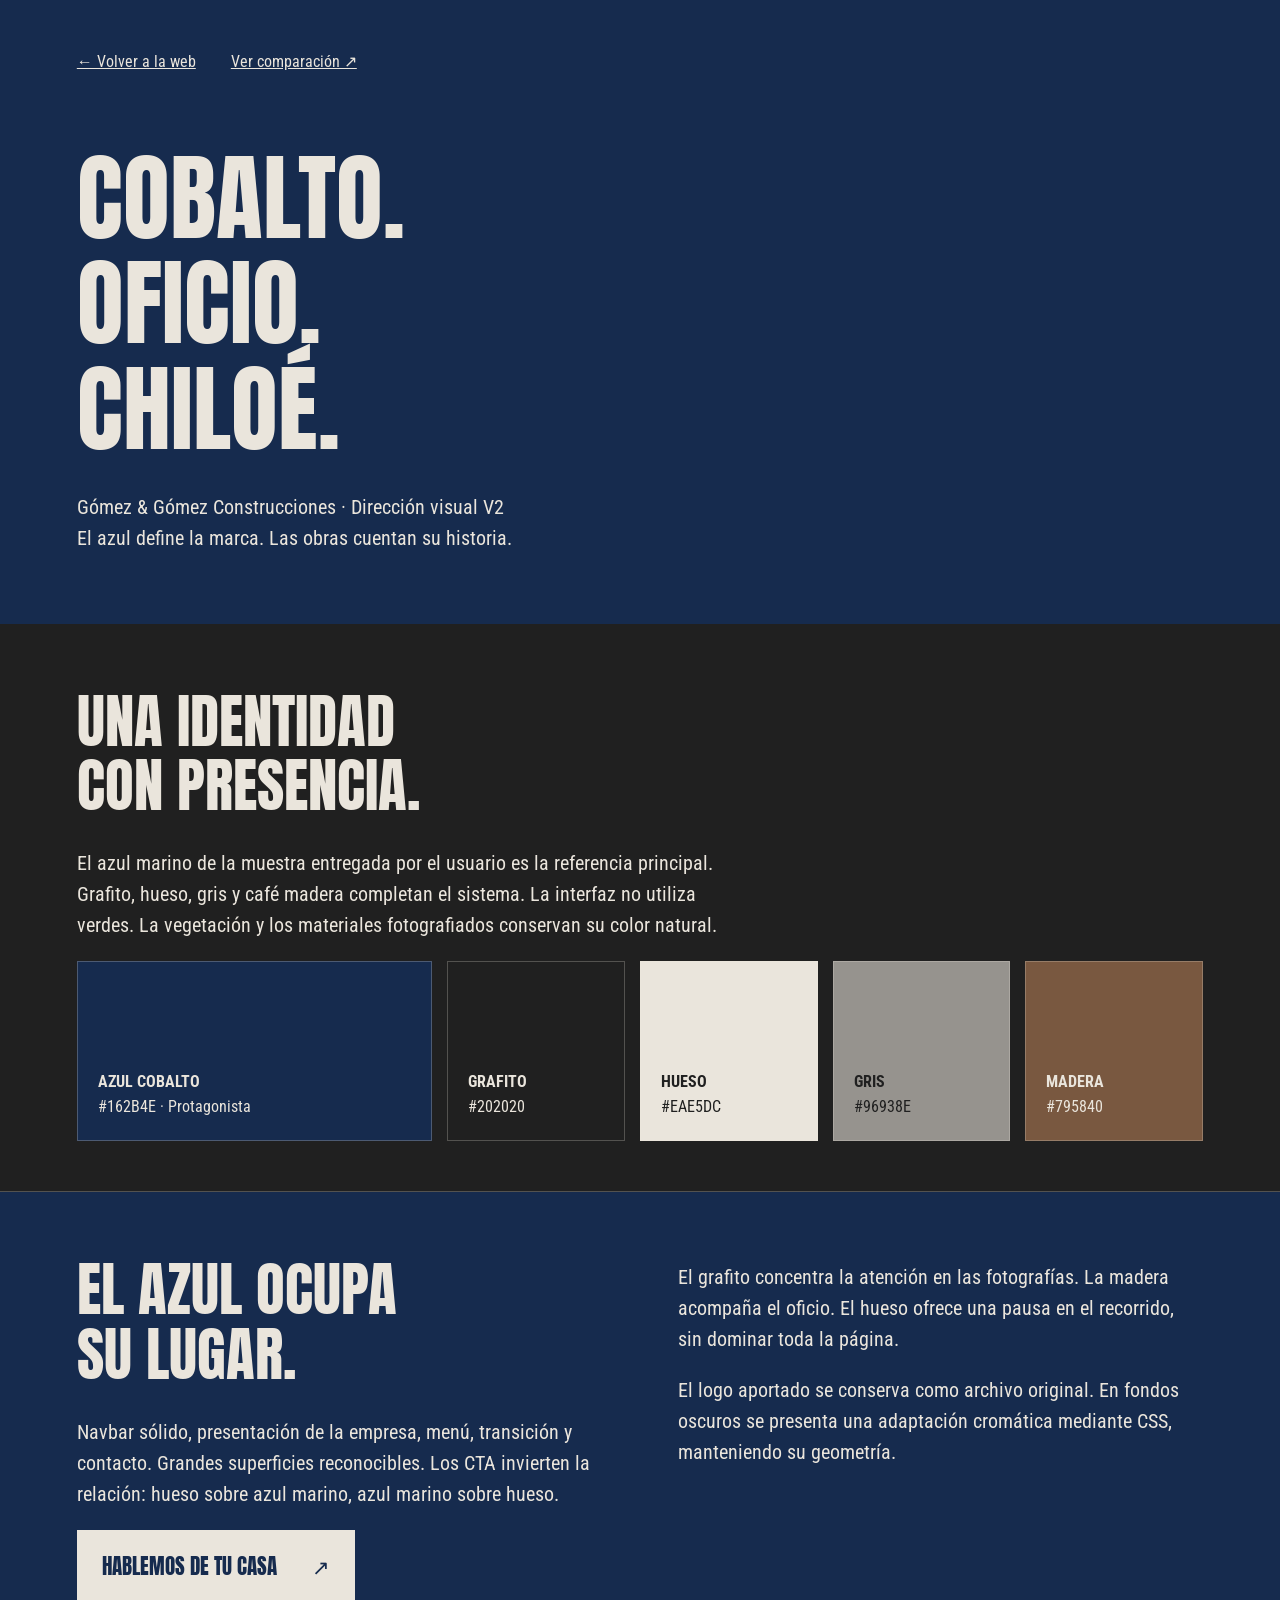
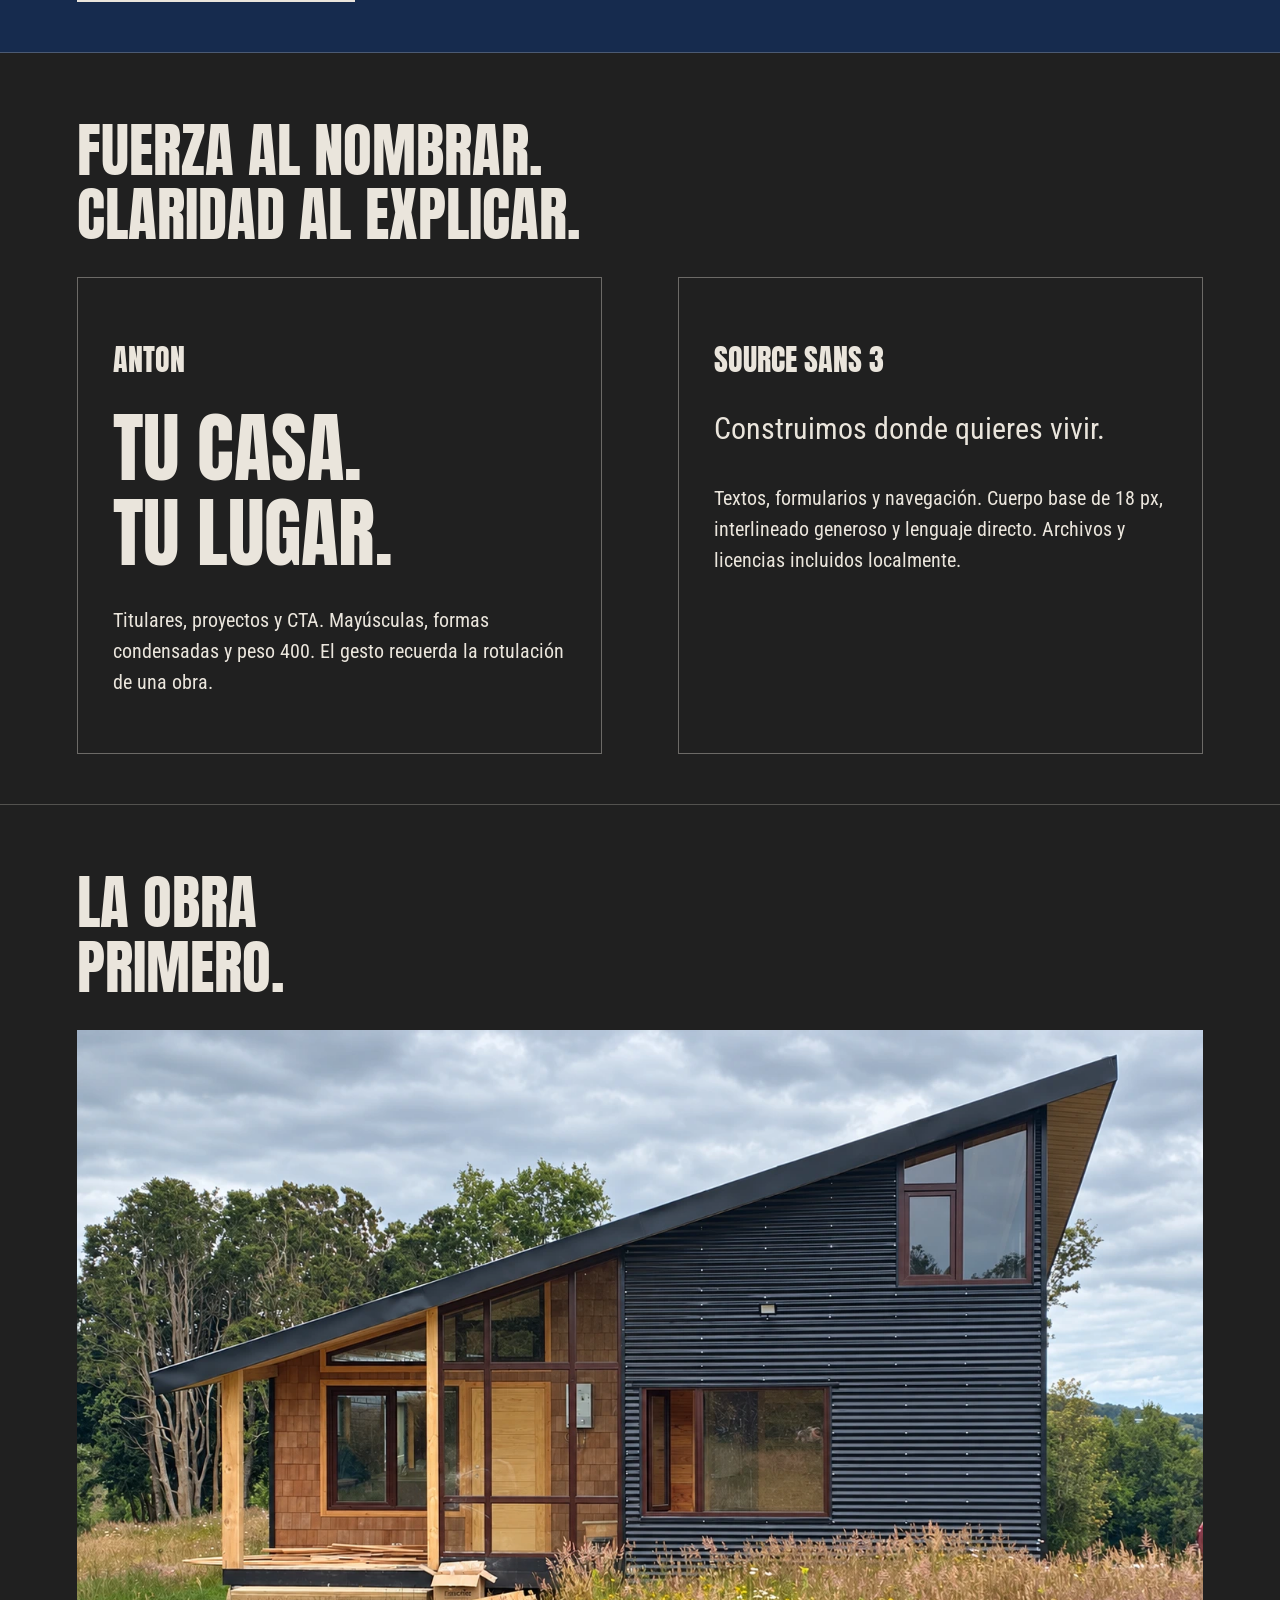
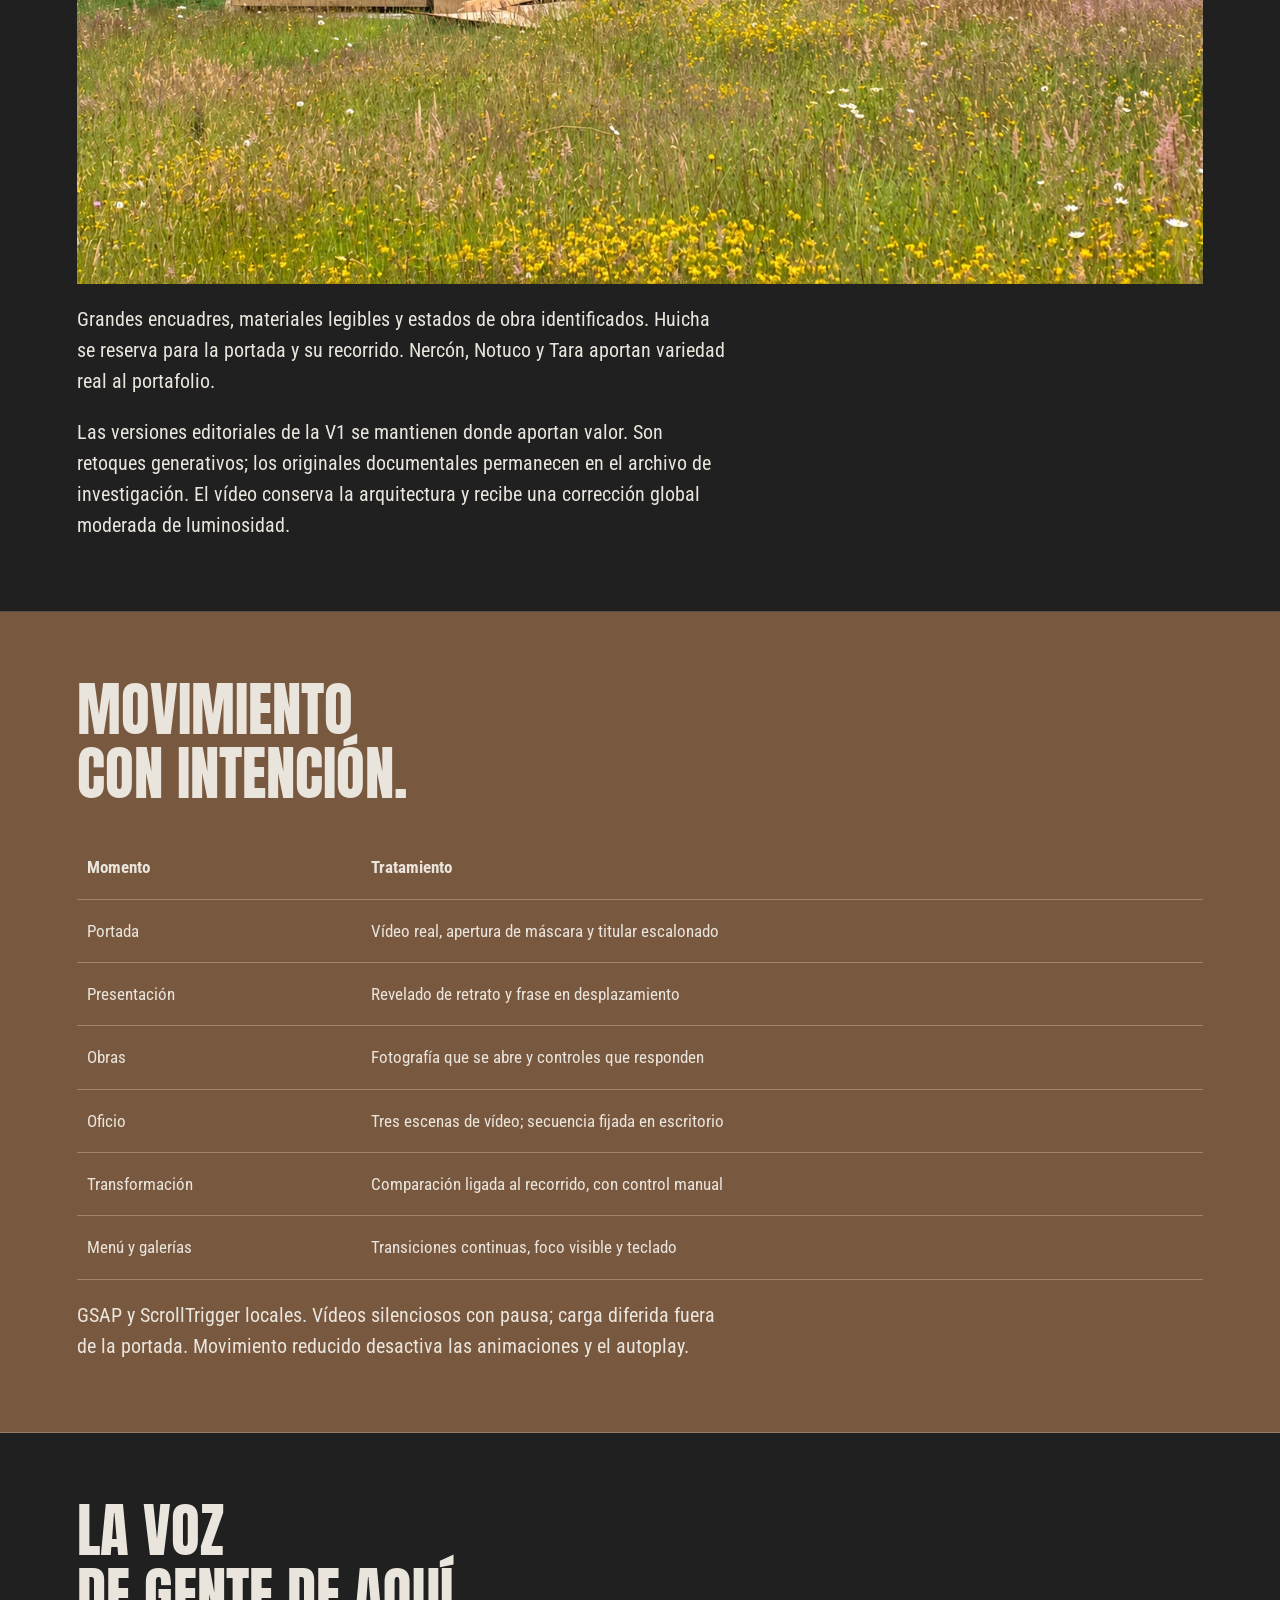
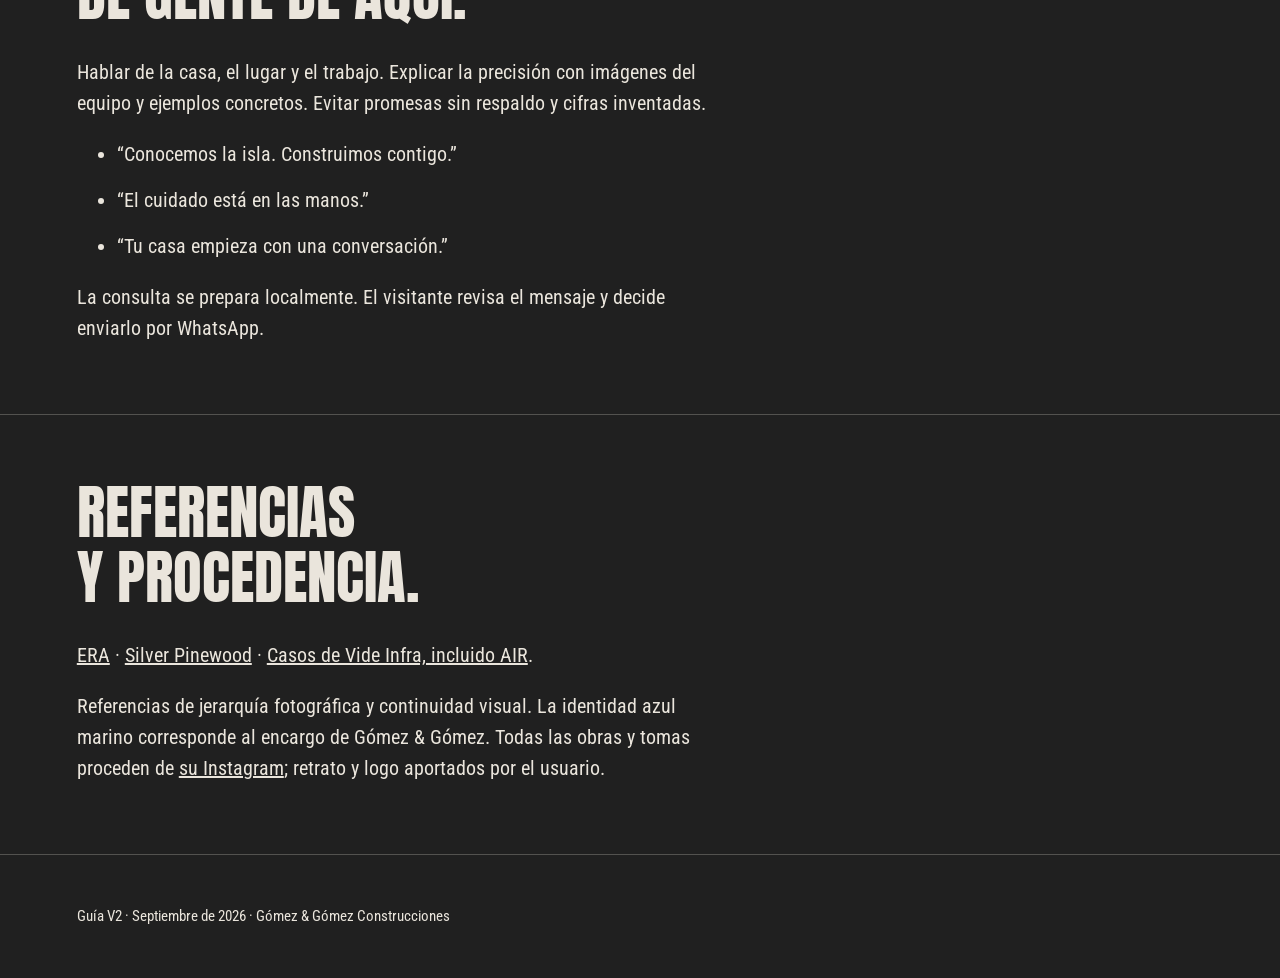
==== commit cb23830f: "Use Roboto Condensed Light for a narrower lighter sans" ====
--- a/guia-marca.html
+++ b/guia-marca.html
@@ -1 +1 @@
-<!doctype html><html lang="es"><head><meta charset="utf-8"><meta name="viewport" content="width=device-width,initial-scale=1"><title>Guía de marca — Gómez & Gómez V2</title><link rel="stylesheet" href="assets/fonts/fonts.css"><style>*{box-sizing:border-box}body{margin:0;background:#202020;color:#eae5dc;font:20px/1.55 'Manrope',sans-serif}a{color:inherit}header,section,footer{padding:50px 6vw}header{background:#162B4E}nav{display:flex;gap:35px;flex-wrap:wrap;font-size:16px}h1,h2,h3,.display{font-family:Anton,sans-serif;font-weight:400;line-height:1.1}h1{font-size:clamp(60px,8vw,96px);margin:70px 0 30px}h2{font-size:clamp(38px,4.6vw,66px);margin:15px 0 30px}h3{font-size:30px}p{max-width:65ch}section{border-bottom:1px solid #eae5dc40}.grid{display:grid;grid-template-columns:1fr 1fr;gap:6vw}.swatches{display:grid;grid-template-columns:2fr repeat(4,1fr);gap:15px}.swatch{height:180px;padding:20px;display:flex;flex-direction:column;justify-content:flex-end;border:1px solid #eae5dc40;font-size:16px}.blue{background:#162B4E}.bone{background:#eae5dc;color:#202020}.wood{background:#795840}.gray{background:#96938e;color:#202020}.display{font-size:clamp(50px,6vw,85px);margin:30px 0}.photo{width:100%;display:block}.button{display:inline-flex;background:#eae5dc;color:#162B4E;padding:20px 25px;font:21px Anton,sans-serif;text-decoration:none;gap:35px}.spec{padding:35px;border:1px solid #eae5dc60}table{width:100%;border-collapse:collapse;font-size:17px}td,th{padding:18px 10px;border-bottom:1px solid #eae5dc50;text-align:left}li{margin:15px 0}footer{font-size:15px}@media(max-width:700px){.grid{grid-template-columns:1fr}.swatches{grid-template-columns:1fr 1fr}.swatches>div:first-child{grid-column:1/-1}.swatch{height:140px}header,section,footer{padding:35px 22px}.spec{padding:25px}table{font-size:14px}h1{margin-top:50px}}</style></head><body><header><nav><a href="index.html">← Volver a la web</a><a href="comparacion.html">Ver comparación ↗</a></nav><h1>COBALTO.<br>OFICIO.<br>CHILOÉ.</h1><p>Gómez & Gómez Construcciones · Dirección visual V2<br>El azul define la marca. Las obras cuentan su historia.</p></header><section><h2>UNA IDENTIDAD<br>CON PRESENCIA.</h2><p>El azul marino de la muestra entregada por el usuario es la referencia principal. Grafito, hueso, gris y café madera completan el sistema. La interfaz no utiliza verdes. La vegetación y los materiales fotografiados conservan su color natural.</p><div class="swatches"><div class="swatch blue"><strong>AZUL COBALTO</strong><span>#162B4E · Protagonista</span></div><div class="swatch"><strong>GRAFITO</strong><span>#202020</span></div><div class="swatch bone"><strong>HUESO</strong><span>#EAE5DC</span></div><div class="swatch gray"><strong>GRIS</strong><span>#96938E</span></div><div class="swatch wood"><strong>MADERA</strong><span>#795840</span></div></div></section><section class="blue"><div class="grid"><div><h2>EL AZUL OCUPA<br>SU LUGAR.</h2><p>Navbar sólido, presentación de la empresa, menú, transición y contacto. Grandes superficies reconocibles. Los CTA invierten la relación: hueso sobre azul marino, azul marino sobre hueso.</p><a class="button" href="index.html#contacto">HABLEMOS DE TU CASA <span>↗</span></a></div><div><p>El grafito concentra la atención en las fotografías. La madera acompaña el oficio. El hueso ofrece una pausa en el recorrido, sin dominar toda la página.</p><p>El logo aportado se conserva como archivo original. En fondos oscuros se presenta una adaptación cromática mediante CSS, manteniendo su geometría.</p></div></div></section><section><h2>FUERZA AL NOMBRAR.<br>CLARIDAD AL EXPLICAR.</h2><div class="grid"><div class="spec"><h3>ANTON</h3><p class="display">TU CASA.<br>TU LUGAR.</p><p>Titulares, proyectos y CTA. Mayúsculas, formas condensadas y peso 400. El gesto recuerda la rotulación de una obra.</p></div><div class="spec"><h3>SOURCE SANS 3</h3><p style="font-size:30px">Construimos donde quieres vivir.</p><p>Textos, formularios y navegación. Cuerpo base de 18 px, interlineado generoso y lenguaje directo. Archivos y licencias incluidos localmente.</p></div></div></section><section><h2>LA OBRA<br>PRIMERO.</h2><img class="photo" src="assets/nercon.webp" alt="Casa terminada en Nercón"><p>Grandes encuadres, materiales legibles y estados de obra identificados. Huicha se reserva para la portada y su recorrido. Nercón, Notuco y Tara aportan variedad real al portafolio.</p><p>Las versiones editoriales de la V1 se mantienen donde aportan valor. Son retoques generativos; los originales documentales permanecen en el archivo de investigación. El vídeo conserva la arquitectura y recibe una corrección global moderada de luminosidad.</p></section><section class="wood"><h2>MOVIMIENTO<br>CON INTENCIÓN.</h2><table><tr><th>Momento</th><th>Tratamiento</th></tr><tr><td>Portada</td><td>Vídeo real, apertura de máscara y titular escalonado</td></tr><tr><td>Presentación</td><td>Revelado de retrato y frase en desplazamiento</td></tr><tr><td>Obras</td><td>Fotografía que se abre y controles que responden</td></tr><tr><td>Oficio</td><td>Tres escenas de vídeo; secuencia fijada en escritorio</td></tr><tr><td>Transformación</td><td>Comparación ligada al recorrido, con control manual</td></tr><tr><td>Menú y galerías</td><td>Transiciones continuas, foco visible y teclado</td></tr></table><p>GSAP y ScrollTrigger locales. Vídeos silenciosos con pausa; carga diferida fuera de la portada. Movimiento reducido desactiva las animaciones y el autoplay.</p></section><section><h2>LA VOZ<br>DE GENTE DE AQUÍ.</h2><p>Hablar de la casa, el lugar y el trabajo. Explicar la precisión con imágenes del equipo y ejemplos concretos. Evitar promesas sin respaldo y cifras inventadas.</p><ul><li>“Conocemos la isla. Construimos contigo.”</li><li>“El cuidado está en las manos.”</li><li>“Tu casa empieza con una conversación.”</li></ul><p>La consulta se prepara localmente. El visitante revisa el mensaje y decide enviarlo por WhatsApp.</p></section><section><h2>REFERENCIAS<br>Y PROCEDENCIA.</h2><p><a href="https://videinfra.com/work/era">ERA</a> · <a href="https://videinfra.com/work/silver-pinewood-residences">Silver Pinewood</a> · <a href="https://videinfra.com/blog/best-real-estate-websites-examples">Casos de Vide Infra, incluido AIR</a>.</p><p>Referencias de jerarquía fotográfica y continuidad visual. La identidad azul marino corresponde al encargo de Gómez & Gómez. Todas las obras y tomas proceden de <a href="https://www.instagram.com/gomez_y_gomez_construcciones/">su Instagram</a>; retrato y logo aportados por el usuario.</p></section><footer>Guía V2 · Septiembre de 2026 · Gómez & Gómez Construcciones</footer></body></html>
+<!doctype html><html lang="es"><head><meta charset="utf-8"><meta name="viewport" content="width=device-width,initial-scale=1"><title>Guía de marca — Gómez & Gómez V2</title><link rel="stylesheet" href="assets/fonts/fonts.css"><style>*{box-sizing:border-box}body{margin:0;background:#202020;color:#eae5dc;font:20px/1.55 'Roboto Condensed',sans-serif}a{color:inherit}header,section,footer{padding:50px 6vw}header{background:#162B4E}nav{display:flex;gap:35px;flex-wrap:wrap;font-size:16px}h1,h2,h3,.display{font-family:Anton,sans-serif;font-weight:400;line-height:1.1}h1{font-size:clamp(60px,8vw,96px);margin:70px 0 30px}h2{font-size:clamp(38px,4.6vw,66px);margin:15px 0 30px}h3{font-size:30px}p{max-width:65ch}section{border-bottom:1px solid #eae5dc40}.grid{display:grid;grid-template-columns:1fr 1fr;gap:6vw}.swatches{display:grid;grid-template-columns:2fr repeat(4,1fr);gap:15px}.swatch{height:180px;padding:20px;display:flex;flex-direction:column;justify-content:flex-end;border:1px solid #eae5dc40;font-size:16px}.blue{background:#162B4E}.bone{background:#eae5dc;color:#202020}.wood{background:#795840}.gray{background:#96938e;color:#202020}.display{font-size:clamp(50px,6vw,85px);margin:30px 0}.photo{width:100%;display:block}.button{display:inline-flex;background:#eae5dc;color:#162B4E;padding:20px 25px;font:21px Anton,sans-serif;text-decoration:none;gap:35px}.spec{padding:35px;border:1px solid #eae5dc60}table{width:100%;border-collapse:collapse;font-size:17px}td,th{padding:18px 10px;border-bottom:1px solid #eae5dc50;text-align:left}li{margin:15px 0}footer{font-size:15px}@media(max-width:700px){.grid{grid-template-columns:1fr}.swatches{grid-template-columns:1fr 1fr}.swatches>div:first-child{grid-column:1/-1}.swatch{height:140px}header,section,footer{padding:35px 22px}.spec{padding:25px}table{font-size:14px}h1{margin-top:50px}}</style></head><body><header><nav><a href="index.html">← Volver a la web</a><a href="comparacion.html">Ver comparación ↗</a></nav><h1>COBALTO.<br>OFICIO.<br>CHILOÉ.</h1><p>Gómez & Gómez Construcciones · Dirección visual V2<br>El azul define la marca. Las obras cuentan su historia.</p></header><section><h2>UNA IDENTIDAD<br>CON PRESENCIA.</h2><p>El azul marino de la muestra entregada por el usuario es la referencia principal. Grafito, hueso, gris y café madera completan el sistema. La interfaz no utiliza verdes. La vegetación y los materiales fotografiados conservan su color natural.</p><div class="swatches"><div class="swatch blue"><strong>AZUL COBALTO</strong><span>#162B4E · Protagonista</span></div><div class="swatch"><strong>GRAFITO</strong><span>#202020</span></div><div class="swatch bone"><strong>HUESO</strong><span>#EAE5DC</span></div><div class="swatch gray"><strong>GRIS</strong><span>#96938E</span></div><div class="swatch wood"><strong>MADERA</strong><span>#795840</span></div></div></section><section class="blue"><div class="grid"><div><h2>EL AZUL OCUPA<br>SU LUGAR.</h2><p>Navbar sólido, presentación de la empresa, menú, transición y contacto. Grandes superficies reconocibles. Los CTA invierten la relación: hueso sobre azul marino, azul marino sobre hueso.</p><a class="button" href="index.html#contacto">HABLEMOS DE TU CASA <span>↗</span></a></div><div><p>El grafito concentra la atención en las fotografías. La madera acompaña el oficio. El hueso ofrece una pausa en el recorrido, sin dominar toda la página.</p><p>El logo aportado se conserva como archivo original. En fondos oscuros se presenta una adaptación cromática mediante CSS, manteniendo su geometría.</p></div></div></section><section><h2>FUERZA AL NOMBRAR.<br>CLARIDAD AL EXPLICAR.</h2><div class="grid"><div class="spec"><h3>ANTON</h3><p class="display">TU CASA.<br>TU LUGAR.</p><p>Titulares, proyectos y CTA. Mayúsculas, formas condensadas y peso 400. El gesto recuerda la rotulación de una obra.</p></div><div class="spec"><h3>SOURCE SANS 3</h3><p style="font-size:30px">Construimos donde quieres vivir.</p><p>Textos, formularios y navegación. Cuerpo base de 18 px, interlineado generoso y lenguaje directo. Archivos y licencias incluidos localmente.</p></div></div></section><section><h2>LA OBRA<br>PRIMERO.</h2><img class="photo" src="assets/nercon.webp" alt="Casa terminada en Nercón"><p>Grandes encuadres, materiales legibles y estados de obra identificados. Huicha se reserva para la portada y su recorrido. Nercón, Notuco y Tara aportan variedad real al portafolio.</p><p>Las versiones editoriales de la V1 se mantienen donde aportan valor. Son retoques generativos; los originales documentales permanecen en el archivo de investigación. El vídeo conserva la arquitectura y recibe una corrección global moderada de luminosidad.</p></section><section class="wood"><h2>MOVIMIENTO<br>CON INTENCIÓN.</h2><table><tr><th>Momento</th><th>Tratamiento</th></tr><tr><td>Portada</td><td>Vídeo real, apertura de máscara y titular escalonado</td></tr><tr><td>Presentación</td><td>Revelado de retrato y frase en desplazamiento</td></tr><tr><td>Obras</td><td>Fotografía que se abre y controles que responden</td></tr><tr><td>Oficio</td><td>Tres escenas de vídeo; secuencia fijada en escritorio</td></tr><tr><td>Transformación</td><td>Comparación ligada al recorrido, con control manual</td></tr><tr><td>Menú y galerías</td><td>Transiciones continuas, foco visible y teclado</td></tr></table><p>GSAP y ScrollTrigger locales. Vídeos silenciosos con pausa; carga diferida fuera de la portada. Movimiento reducido desactiva las animaciones y el autoplay.</p></section><section><h2>LA VOZ<br>DE GENTE DE AQUÍ.</h2><p>Hablar de la casa, el lugar y el trabajo. Explicar la precisión con imágenes del equipo y ejemplos concretos. Evitar promesas sin respaldo y cifras inventadas.</p><ul><li>“Conocemos la isla. Construimos contigo.”</li><li>“El cuidado está en las manos.”</li><li>“Tu casa empieza con una conversación.”</li></ul><p>La consulta se prepara localmente. El visitante revisa el mensaje y decide enviarlo por WhatsApp.</p></section><section><h2>REFERENCIAS<br>Y PROCEDENCIA.</h2><p><a href="https://videinfra.com/work/era">ERA</a> · <a href="https://videinfra.com/work/silver-pinewood-residences">Silver Pinewood</a> · <a href="https://videinfra.com/blog/best-real-estate-websites-examples">Casos de Vide Infra, incluido AIR</a>.</p><p>Referencias de jerarquía fotográfica y continuidad visual. La identidad azul marino corresponde al encargo de Gómez & Gómez. Todas las obras y tomas proceden de <a href="https://www.instagram.com/gomez_y_gomez_construcciones/">su Instagram</a>; retrato y logo aportados por el usuario.</p></section><footer>Guía V2 · Septiembre de 2026 · Gómez & Gómez Construcciones</footer></body></html>
--- a/assets/fonts/fonts.css
+++ b/assets/fonts/fonts.css
@@ -6,30 +6,37 @@
   src: url(font-0.ttf) format('truetype');
 }
 @font-face {
-  font-family: 'Manrope';
+  font-family: 'Roboto Condensed';
+  font-style: normal;
+  font-weight: 300;
+  font-display: swap;
+  src: url(roboto-condensed-300.woff2) format('woff2');
+}
+@font-face {
+  font-family: 'Roboto Condensed';
   font-style: normal;
   font-weight: 400;
   font-display: swap;
-  src: url(manrope-400.ttf) format('truetype');
+  src: url(roboto-condensed-400.woff2) format('woff2');
 }
 @font-face {
-  font-family: 'Manrope';
+  font-family: 'Roboto Condensed';
   font-style: normal;
   font-weight: 500;
   font-display: swap;
-  src: url(manrope-500.ttf) format('truetype');
+  src: url(roboto-condensed-500.woff2) format('woff2');
 }
 @font-face {
-  font-family: 'Manrope';
+  font-family: 'Roboto Condensed';
   font-style: normal;
   font-weight: 600;
   font-display: swap;
-  src: url(manrope-600.ttf) format('truetype');
+  src: url(roboto-condensed-600.woff2) format('woff2');
 }
 @font-face {
-  font-family: 'Manrope';
+  font-family: 'Roboto Condensed';
   font-style: normal;
   font-weight: 700;
   font-display: swap;
-  src: url(manrope-700.ttf) format('truetype');
+  src: url(roboto-condensed-700.woff2) format('woff2');
 }
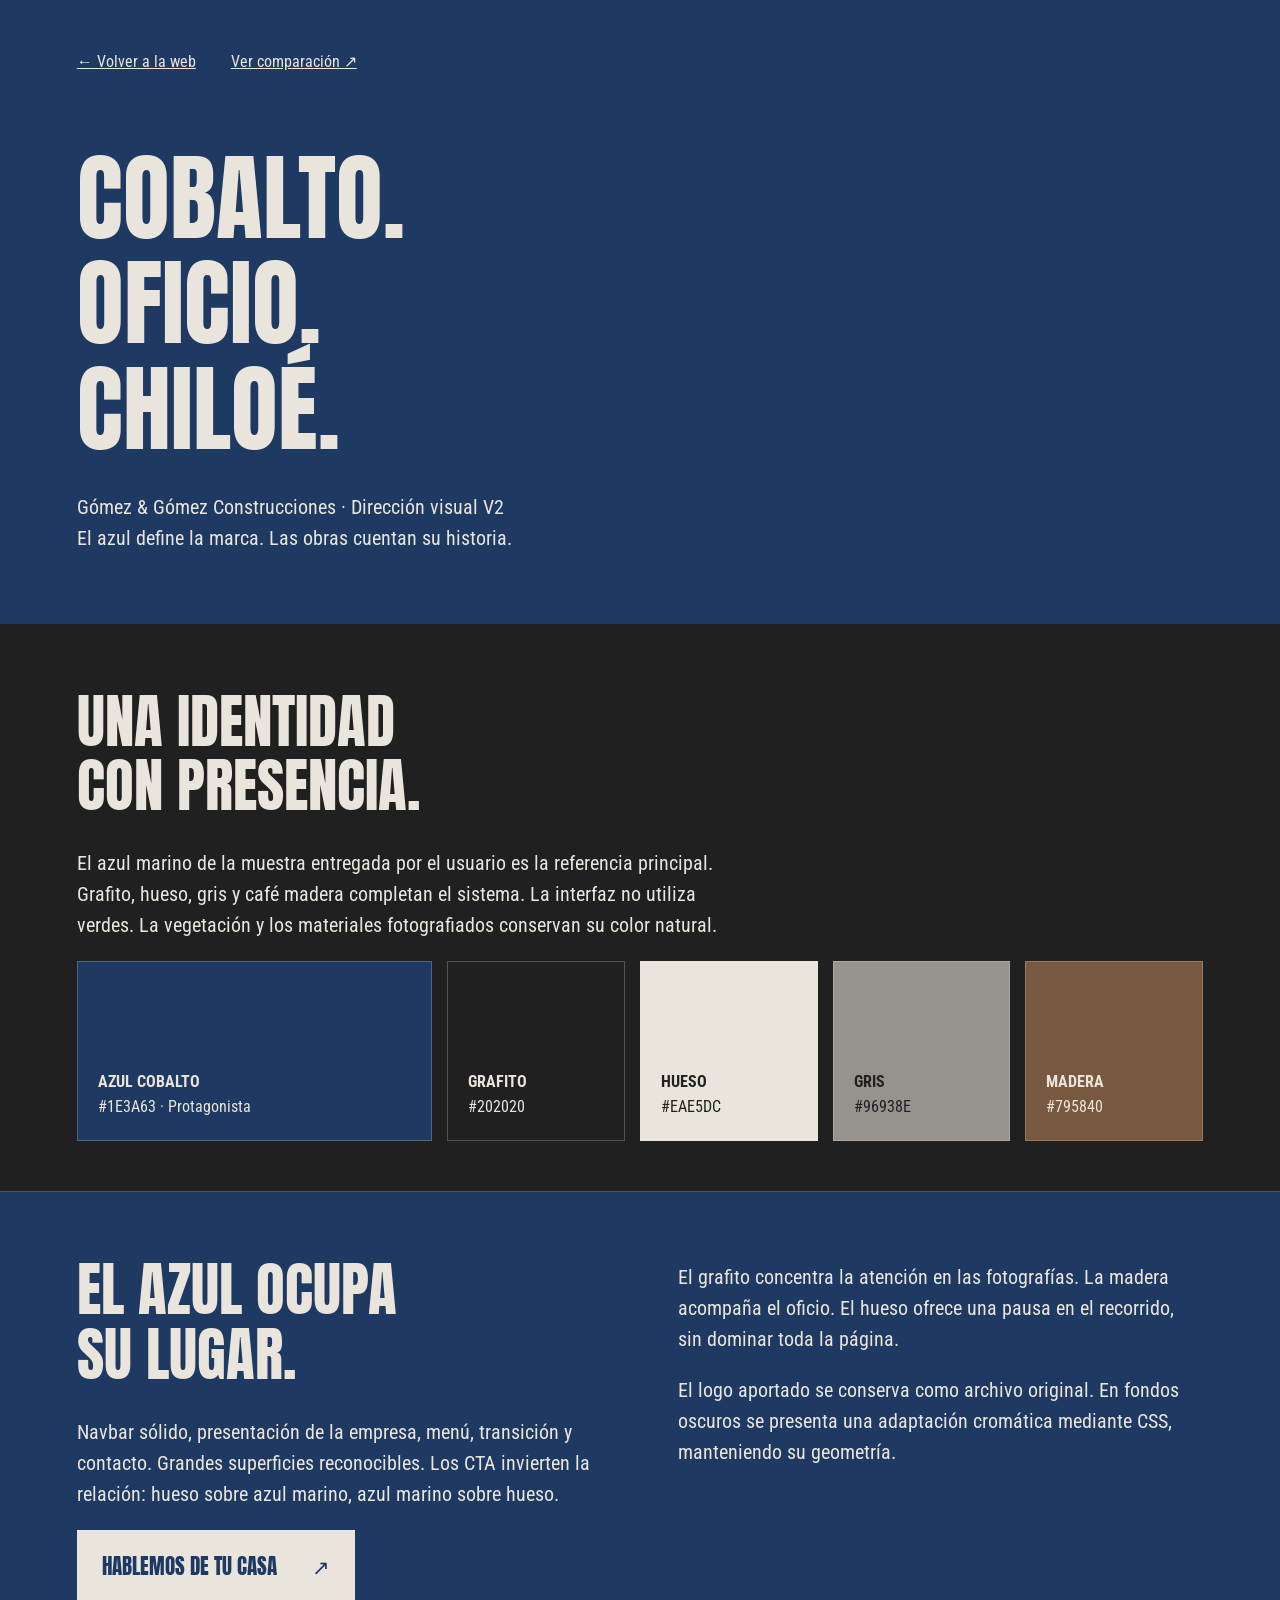
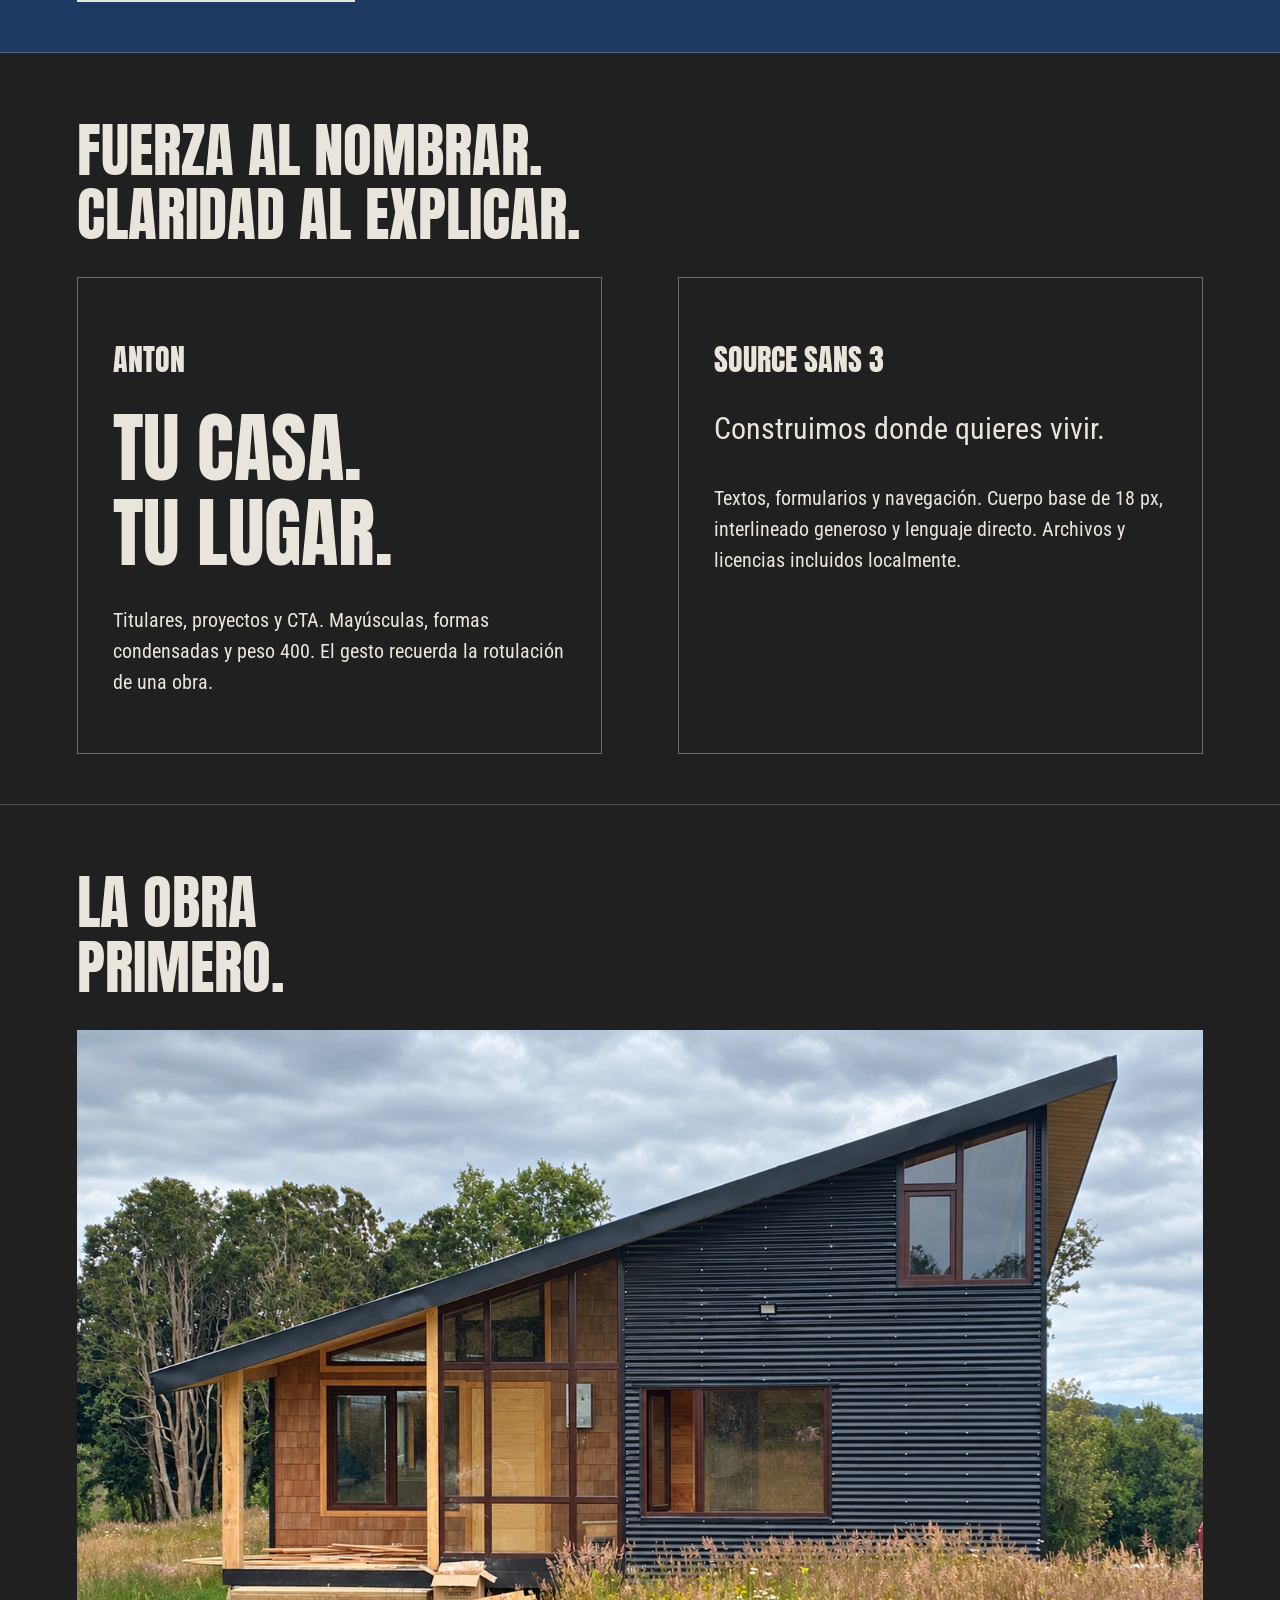
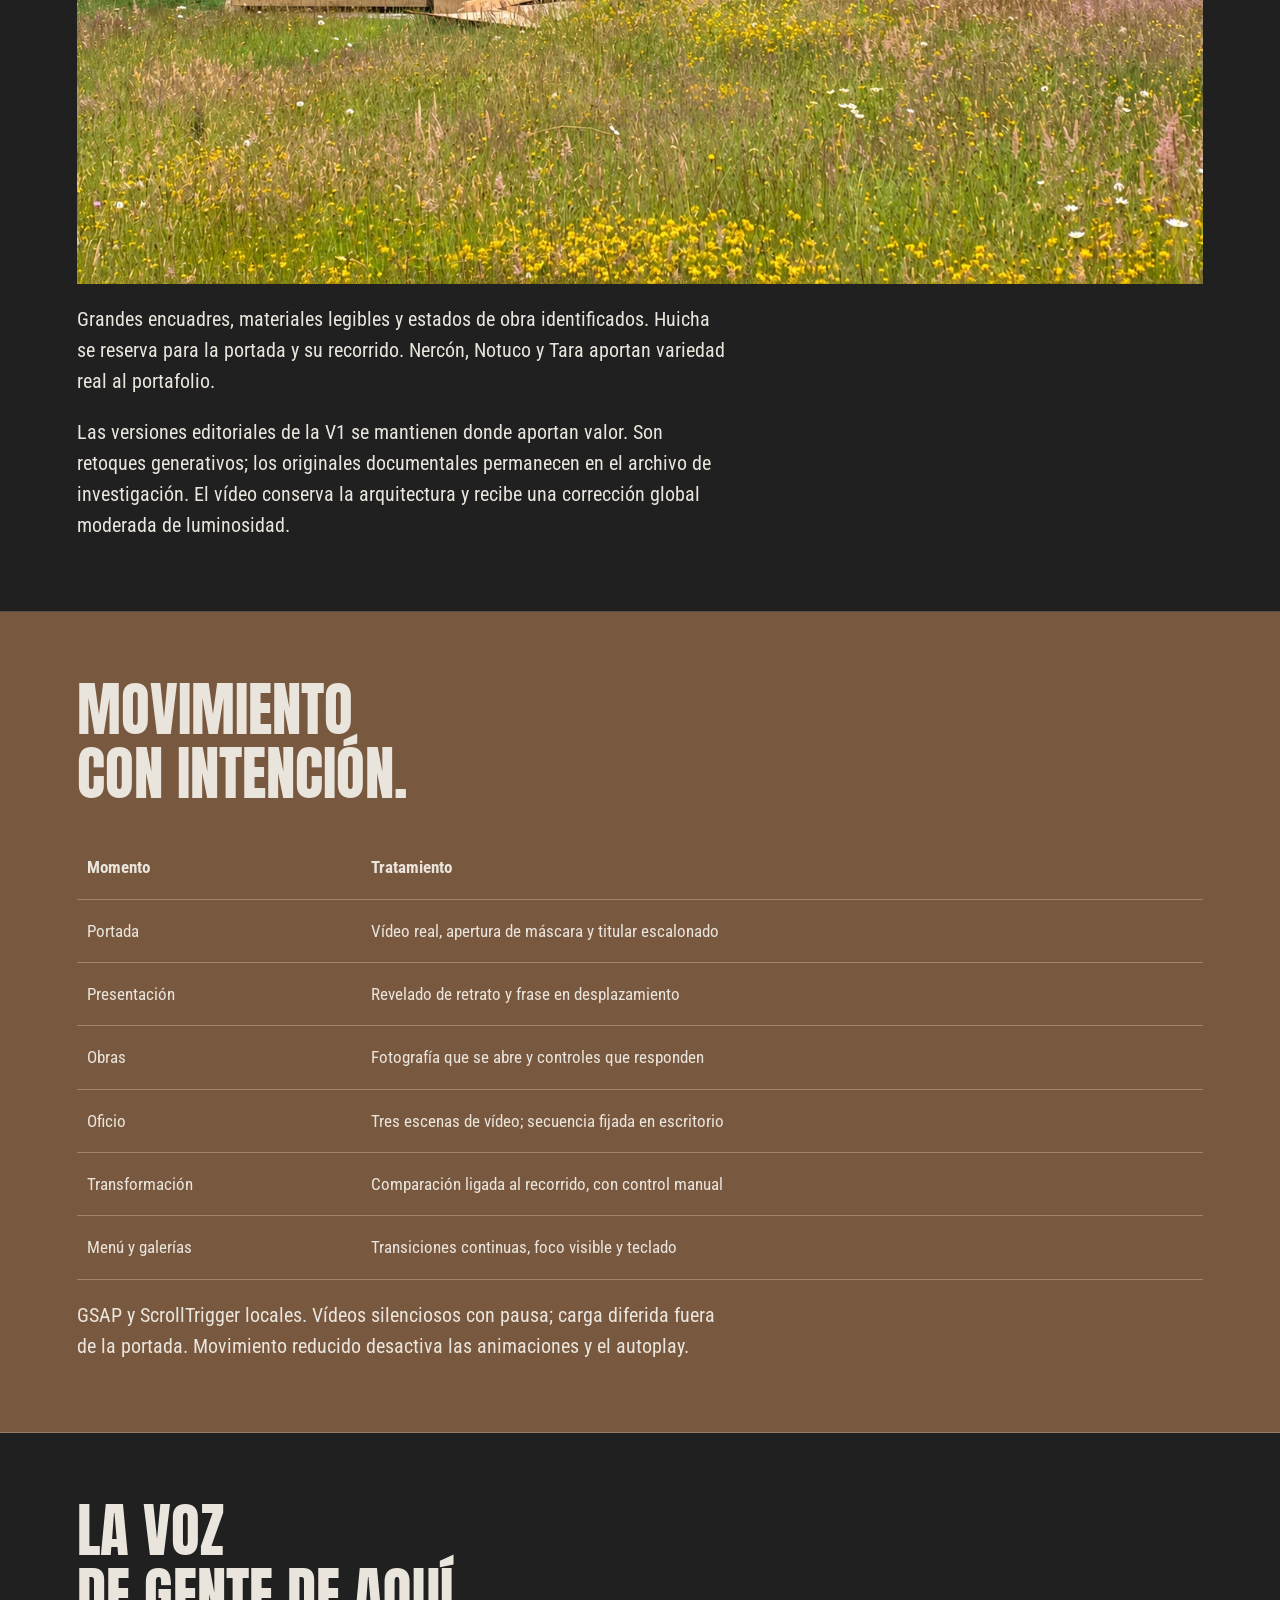
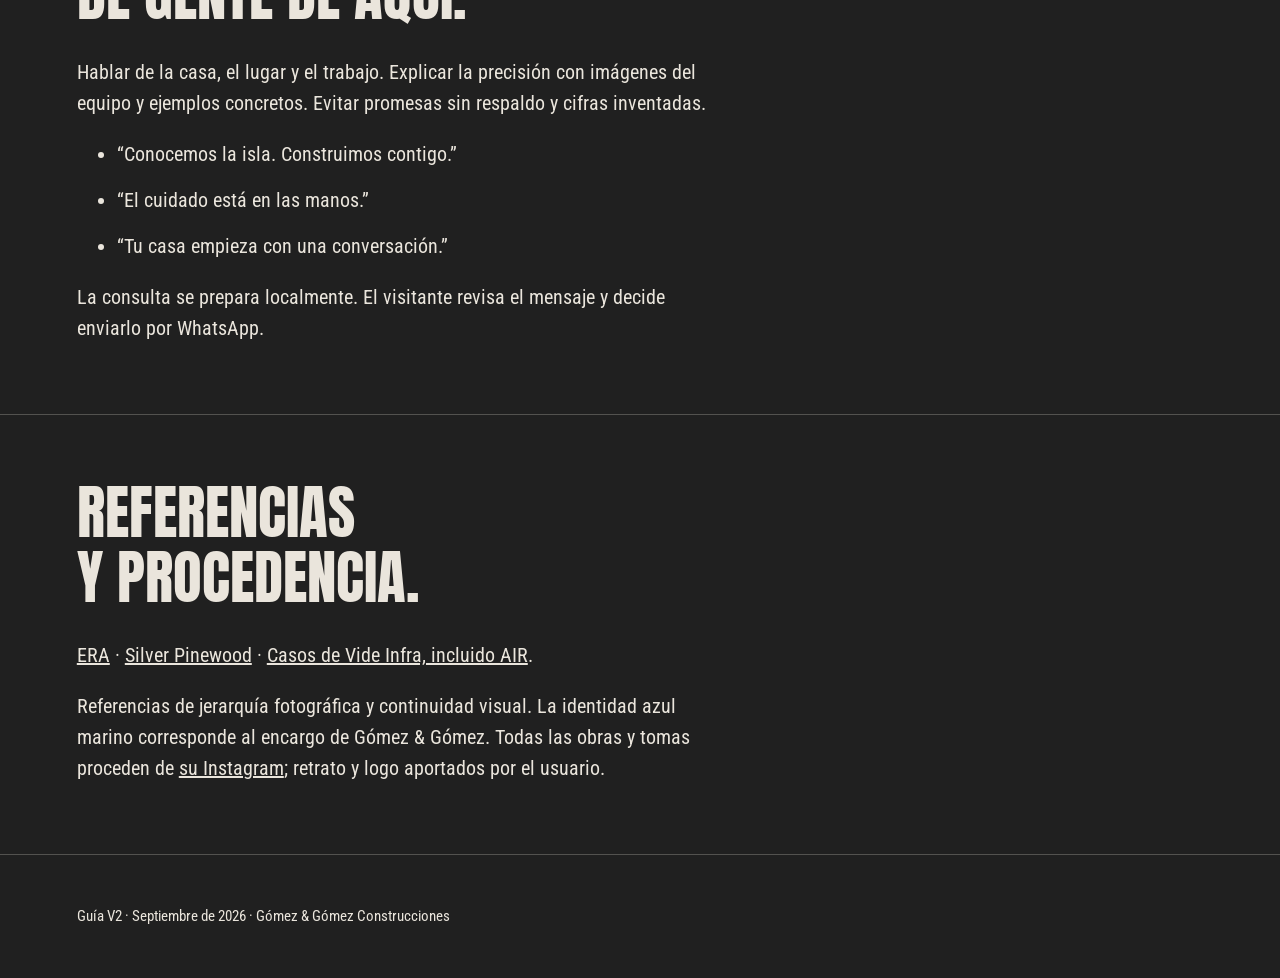
==== commit 9aff640c: "Lighten brand navy consistently to #1E3A63" ====
--- a/guia-marca.html
+++ b/guia-marca.html
@@ -1 +1 @@
-<!doctype html><html lang="es"><head><meta charset="utf-8"><meta name="viewport" content="width=device-width,initial-scale=1"><title>Guía de marca — Gómez & Gómez V2</title><link rel="stylesheet" href="assets/fonts/fonts.css"><style>*{box-sizing:border-box}body{margin:0;background:#202020;color:#eae5dc;font:20px/1.55 'Roboto Condensed',sans-serif}a{color:inherit}header,section,footer{padding:50px 6vw}header{background:#162B4E}nav{display:flex;gap:35px;flex-wrap:wrap;font-size:16px}h1,h2,h3,.display{font-family:Anton,sans-serif;font-weight:400;line-height:1.1}h1{font-size:clamp(60px,8vw,96px);margin:70px 0 30px}h2{font-size:clamp(38px,4.6vw,66px);margin:15px 0 30px}h3{font-size:30px}p{max-width:65ch}section{border-bottom:1px solid #eae5dc40}.grid{display:grid;grid-template-columns:1fr 1fr;gap:6vw}.swatches{display:grid;grid-template-columns:2fr repeat(4,1fr);gap:15px}.swatch{height:180px;padding:20px;display:flex;flex-direction:column;justify-content:flex-end;border:1px solid #eae5dc40;font-size:16px}.blue{background:#162B4E}.bone{background:#eae5dc;color:#202020}.wood{background:#795840}.gray{background:#96938e;color:#202020}.display{font-size:clamp(50px,6vw,85px);margin:30px 0}.photo{width:100%;display:block}.button{display:inline-flex;background:#eae5dc;color:#162B4E;padding:20px 25px;font:21px Anton,sans-serif;text-decoration:none;gap:35px}.spec{padding:35px;border:1px solid #eae5dc60}table{width:100%;border-collapse:collapse;font-size:17px}td,th{padding:18px 10px;border-bottom:1px solid #eae5dc50;text-align:left}li{margin:15px 0}footer{font-size:15px}@media(max-width:700px){.grid{grid-template-columns:1fr}.swatches{grid-template-columns:1fr 1fr}.swatches>div:first-child{grid-column:1/-1}.swatch{height:140px}header,section,footer{padding:35px 22px}.spec{padding:25px}table{font-size:14px}h1{margin-top:50px}}</style></head><body><header><nav><a href="index.html">← Volver a la web</a><a href="comparacion.html">Ver comparación ↗</a></nav><h1>COBALTO.<br>OFICIO.<br>CHILOÉ.</h1><p>Gómez & Gómez Construcciones · Dirección visual V2<br>El azul define la marca. Las obras cuentan su historia.</p></header><section><h2>UNA IDENTIDAD<br>CON PRESENCIA.</h2><p>El azul marino de la muestra entregada por el usuario es la referencia principal. Grafito, hueso, gris y café madera completan el sistema. La interfaz no utiliza verdes. La vegetación y los materiales fotografiados conservan su color natural.</p><div class="swatches"><div class="swatch blue"><strong>AZUL COBALTO</strong><span>#162B4E · Protagonista</span></div><div class="swatch"><strong>GRAFITO</strong><span>#202020</span></div><div class="swatch bone"><strong>HUESO</strong><span>#EAE5DC</span></div><div class="swatch gray"><strong>GRIS</strong><span>#96938E</span></div><div class="swatch wood"><strong>MADERA</strong><span>#795840</span></div></div></section><section class="blue"><div class="grid"><div><h2>EL AZUL OCUPA<br>SU LUGAR.</h2><p>Navbar sólido, presentación de la empresa, menú, transición y contacto. Grandes superficies reconocibles. Los CTA invierten la relación: hueso sobre azul marino, azul marino sobre hueso.</p><a class="button" href="index.html#contacto">HABLEMOS DE TU CASA <span>↗</span></a></div><div><p>El grafito concentra la atención en las fotografías. La madera acompaña el oficio. El hueso ofrece una pausa en el recorrido, sin dominar toda la página.</p><p>El logo aportado se conserva como archivo original. En fondos oscuros se presenta una adaptación cromática mediante CSS, manteniendo su geometría.</p></div></div></section><section><h2>FUERZA AL NOMBRAR.<br>CLARIDAD AL EXPLICAR.</h2><div class="grid"><div class="spec"><h3>ANTON</h3><p class="display">TU CASA.<br>TU LUGAR.</p><p>Titulares, proyectos y CTA. Mayúsculas, formas condensadas y peso 400. El gesto recuerda la rotulación de una obra.</p></div><div class="spec"><h3>SOURCE SANS 3</h3><p style="font-size:30px">Construimos donde quieres vivir.</p><p>Textos, formularios y navegación. Cuerpo base de 18 px, interlineado generoso y lenguaje directo. Archivos y licencias incluidos localmente.</p></div></div></section><section><h2>LA OBRA<br>PRIMERO.</h2><img class="photo" src="assets/nercon.webp" alt="Casa terminada en Nercón"><p>Grandes encuadres, materiales legibles y estados de obra identificados. Huicha se reserva para la portada y su recorrido. Nercón, Notuco y Tara aportan variedad real al portafolio.</p><p>Las versiones editoriales de la V1 se mantienen donde aportan valor. Son retoques generativos; los originales documentales permanecen en el archivo de investigación. El vídeo conserva la arquitectura y recibe una corrección global moderada de luminosidad.</p></section><section class="wood"><h2>MOVIMIENTO<br>CON INTENCIÓN.</h2><table><tr><th>Momento</th><th>Tratamiento</th></tr><tr><td>Portada</td><td>Vídeo real, apertura de máscara y titular escalonado</td></tr><tr><td>Presentación</td><td>Revelado de retrato y frase en desplazamiento</td></tr><tr><td>Obras</td><td>Fotografía que se abre y controles que responden</td></tr><tr><td>Oficio</td><td>Tres escenas de vídeo; secuencia fijada en escritorio</td></tr><tr><td>Transformación</td><td>Comparación ligada al recorrido, con control manual</td></tr><tr><td>Menú y galerías</td><td>Transiciones continuas, foco visible y teclado</td></tr></table><p>GSAP y ScrollTrigger locales. Vídeos silenciosos con pausa; carga diferida fuera de la portada. Movimiento reducido desactiva las animaciones y el autoplay.</p></section><section><h2>LA VOZ<br>DE GENTE DE AQUÍ.</h2><p>Hablar de la casa, el lugar y el trabajo. Explicar la precisión con imágenes del equipo y ejemplos concretos. Evitar promesas sin respaldo y cifras inventadas.</p><ul><li>“Conocemos la isla. Construimos contigo.”</li><li>“El cuidado está en las manos.”</li><li>“Tu casa empieza con una conversación.”</li></ul><p>La consulta se prepara localmente. El visitante revisa el mensaje y decide enviarlo por WhatsApp.</p></section><section><h2>REFERENCIAS<br>Y PROCEDENCIA.</h2><p><a href="https://videinfra.com/work/era">ERA</a> · <a href="https://videinfra.com/work/silver-pinewood-residences">Silver Pinewood</a> · <a href="https://videinfra.com/blog/best-real-estate-websites-examples">Casos de Vide Infra, incluido AIR</a>.</p><p>Referencias de jerarquía fotográfica y continuidad visual. La identidad azul marino corresponde al encargo de Gómez & Gómez. Todas las obras y tomas proceden de <a href="https://www.instagram.com/gomez_y_gomez_construcciones/">su Instagram</a>; retrato y logo aportados por el usuario.</p></section><footer>Guía V2 · Septiembre de 2026 · Gómez & Gómez Construcciones</footer></body></html>
+<!doctype html><html lang="es"><head><meta charset="utf-8"><meta name="viewport" content="width=device-width,initial-scale=1"><title>Guía de marca — Gómez & Gómez V2</title><link rel="stylesheet" href="assets/fonts/fonts.css"><style>*{box-sizing:border-box}body{margin:0;background:#202020;color:#eae5dc;font:20px/1.55 'Roboto Condensed',sans-serif}a{color:inherit}header,section,footer{padding:50px 6vw}header{background:#1E3A63}nav{display:flex;gap:35px;flex-wrap:wrap;font-size:16px}h1,h2,h3,.display{font-family:Anton,sans-serif;font-weight:400;line-height:1.1}h1{font-size:clamp(60px,8vw,96px);margin:70px 0 30px}h2{font-size:clamp(38px,4.6vw,66px);margin:15px 0 30px}h3{font-size:30px}p{max-width:65ch}section{border-bottom:1px solid #eae5dc40}.grid{display:grid;grid-template-columns:1fr 1fr;gap:6vw}.swatches{display:grid;grid-template-columns:2fr repeat(4,1fr);gap:15px}.swatch{height:180px;padding:20px;display:flex;flex-direction:column;justify-content:flex-end;border:1px solid #eae5dc40;font-size:16px}.blue{background:#1E3A63}.bone{background:#eae5dc;color:#202020}.wood{background:#795840}.gray{background:#96938e;color:#202020}.display{font-size:clamp(50px,6vw,85px);margin:30px 0}.photo{width:100%;display:block}.button{display:inline-flex;background:#eae5dc;color:#1E3A63;padding:20px 25px;font:21px Anton,sans-serif;text-decoration:none;gap:35px}.spec{padding:35px;border:1px solid #eae5dc60}table{width:100%;border-collapse:collapse;font-size:17px}td,th{padding:18px 10px;border-bottom:1px solid #eae5dc50;text-align:left}li{margin:15px 0}footer{font-size:15px}@media(max-width:700px){.grid{grid-template-columns:1fr}.swatches{grid-template-columns:1fr 1fr}.swatches>div:first-child{grid-column:1/-1}.swatch{height:140px}header,section,footer{padding:35px 22px}.spec{padding:25px}table{font-size:14px}h1{margin-top:50px}}</style></head><body><header><nav><a href="index.html">← Volver a la web</a><a href="comparacion.html">Ver comparación ↗</a></nav><h1>COBALTO.<br>OFICIO.<br>CHILOÉ.</h1><p>Gómez & Gómez Construcciones · Dirección visual V2<br>El azul define la marca. Las obras cuentan su historia.</p></header><section><h2>UNA IDENTIDAD<br>CON PRESENCIA.</h2><p>El azul marino de la muestra entregada por el usuario es la referencia principal. Grafito, hueso, gris y café madera completan el sistema. La interfaz no utiliza verdes. La vegetación y los materiales fotografiados conservan su color natural.</p><div class="swatches"><div class="swatch blue"><strong>AZUL COBALTO</strong><span>#1E3A63 · Protagonista</span></div><div class="swatch"><strong>GRAFITO</strong><span>#202020</span></div><div class="swatch bone"><strong>HUESO</strong><span>#EAE5DC</span></div><div class="swatch gray"><strong>GRIS</strong><span>#96938E</span></div><div class="swatch wood"><strong>MADERA</strong><span>#795840</span></div></div></section><section class="blue"><div class="grid"><div><h2>EL AZUL OCUPA<br>SU LUGAR.</h2><p>Navbar sólido, presentación de la empresa, menú, transición y contacto. Grandes superficies reconocibles. Los CTA invierten la relación: hueso sobre azul marino, azul marino sobre hueso.</p><a class="button" href="index.html#contacto">HABLEMOS DE TU CASA <span>↗</span></a></div><div><p>El grafito concentra la atención en las fotografías. La madera acompaña el oficio. El hueso ofrece una pausa en el recorrido, sin dominar toda la página.</p><p>El logo aportado se conserva como archivo original. En fondos oscuros se presenta una adaptación cromática mediante CSS, manteniendo su geometría.</p></div></div></section><section><h2>FUERZA AL NOMBRAR.<br>CLARIDAD AL EXPLICAR.</h2><div class="grid"><div class="spec"><h3>ANTON</h3><p class="display">TU CASA.<br>TU LUGAR.</p><p>Titulares, proyectos y CTA. Mayúsculas, formas condensadas y peso 400. El gesto recuerda la rotulación de una obra.</p></div><div class="spec"><h3>SOURCE SANS 3</h3><p style="font-size:30px">Construimos donde quieres vivir.</p><p>Textos, formularios y navegación. Cuerpo base de 18 px, interlineado generoso y lenguaje directo. Archivos y licencias incluidos localmente.</p></div></div></section><section><h2>LA OBRA<br>PRIMERO.</h2><img class="photo" src="assets/nercon.webp" alt="Casa terminada en Nercón"><p>Grandes encuadres, materiales legibles y estados de obra identificados. Huicha se reserva para la portada y su recorrido. Nercón, Notuco y Tara aportan variedad real al portafolio.</p><p>Las versiones editoriales de la V1 se mantienen donde aportan valor. Son retoques generativos; los originales documentales permanecen en el archivo de investigación. El vídeo conserva la arquitectura y recibe una corrección global moderada de luminosidad.</p></section><section class="wood"><h2>MOVIMIENTO<br>CON INTENCIÓN.</h2><table><tr><th>Momento</th><th>Tratamiento</th></tr><tr><td>Portada</td><td>Vídeo real, apertura de máscara y titular escalonado</td></tr><tr><td>Presentación</td><td>Revelado de retrato y frase en desplazamiento</td></tr><tr><td>Obras</td><td>Fotografía que se abre y controles que responden</td></tr><tr><td>Oficio</td><td>Tres escenas de vídeo; secuencia fijada en escritorio</td></tr><tr><td>Transformación</td><td>Comparación ligada al recorrido, con control manual</td></tr><tr><td>Menú y galerías</td><td>Transiciones continuas, foco visible y teclado</td></tr></table><p>GSAP y ScrollTrigger locales. Vídeos silenciosos con pausa; carga diferida fuera de la portada. Movimiento reducido desactiva las animaciones y el autoplay.</p></section><section><h2>LA VOZ<br>DE GENTE DE AQUÍ.</h2><p>Hablar de la casa, el lugar y el trabajo. Explicar la precisión con imágenes del equipo y ejemplos concretos. Evitar promesas sin respaldo y cifras inventadas.</p><ul><li>“Conocemos la isla. Construimos contigo.”</li><li>“El cuidado está en las manos.”</li><li>“Tu casa empieza con una conversación.”</li></ul><p>La consulta se prepara localmente. El visitante revisa el mensaje y decide enviarlo por WhatsApp.</p></section><section><h2>REFERENCIAS<br>Y PROCEDENCIA.</h2><p><a href="https://videinfra.com/work/era">ERA</a> · <a href="https://videinfra.com/work/silver-pinewood-residences">Silver Pinewood</a> · <a href="https://videinfra.com/blog/best-real-estate-websites-examples">Casos de Vide Infra, incluido AIR</a>.</p><p>Referencias de jerarquía fotográfica y continuidad visual. La identidad azul marino corresponde al encargo de Gómez & Gómez. Todas las obras y tomas proceden de <a href="https://www.instagram.com/gomez_y_gomez_construcciones/">su Instagram</a>; retrato y logo aportados por el usuario.</p></section><footer>Guía V2 · Septiembre de 2026 · Gómez & Gómez Construcciones</footer></body></html>
